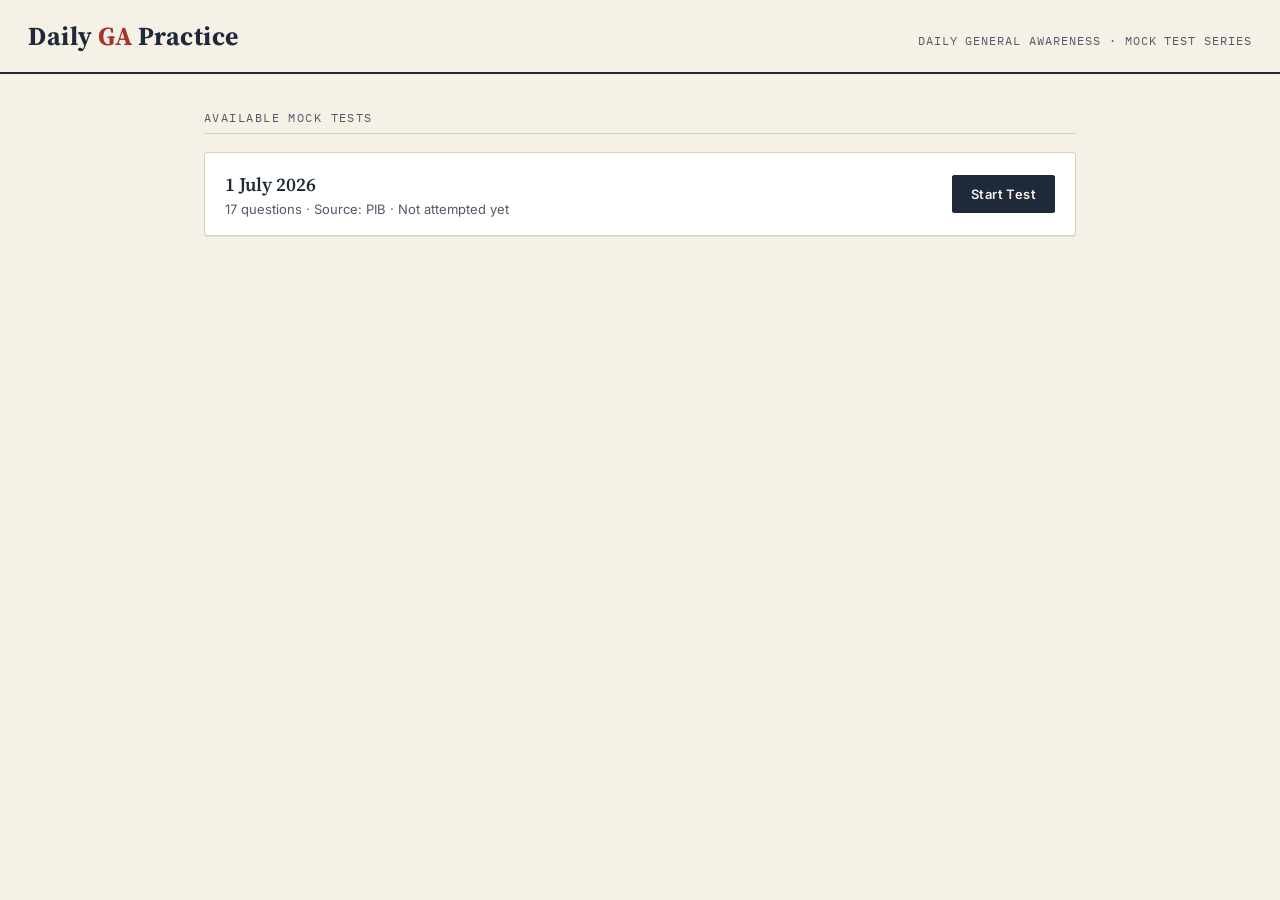
==== result.html @ 66cf8476 "Add files via upload" ====
<!DOCTYPE html>
<html lang="en">
<head>
<meta charset="UTF-8">
<meta name="viewport" content="width=device-width, initial-scale=1.0">
<title>Result — Daily GA Practice</title>
<link rel="preconnect" href="https://fonts.googleapis.com">
<link href="https://fonts.googleapis.com/css2?family=Source+Serif+4:wght@500;600;700&family=Inter:wght@400;500;600&family=IBM+Plex+Mono:wght@400;600;700&display=swap" rel="stylesheet">
<link rel="stylesheet" href="style.css">
</head>
<body>
<div id="app"></div>
<script src="data.js"></script>
<script src="common.js"></script>
<script src="result.js"></script>
</body>
</html>
---- style.css ----
:root {
  --paper: #F5F1E7;
  --paper-dim: #ECE6D6;
  --ink: #1E2A3A;
  --ink-soft: #52596A;
  --line: #D8D0B8;
  --red: #A5342A;
  --red-soft: #F1DCD8;
  --green: #3F6B4A;
  --green-soft: #DCE7DD;
  --mustard: #B4831F;
  --mustard-soft: #F1E4C7;
  --bubble: #FFFFFF;
  --shadow: rgba(30, 42, 58, 0.10);
}

* { box-sizing: border-box; }

html, body {
  margin: 0;
  padding: 0;
  background: var(--paper);
  color: var(--ink);
  font-family: 'Inter', -apple-system, BlinkMacSystemFont, sans-serif;
  -webkit-font-smoothing: antialiased;
}

body {
  min-height: 100vh;
  background-image:
    linear-gradient(var(--paper) 0%, var(--paper) 100%);
}

.serif { font-family: 'Source Serif 4', Georgia, serif; }
.mono { font-family: 'IBM Plex Mono', 'Courier New', monospace; }

a { color: inherit; text-decoration: none; }
button { font-family: inherit; cursor: pointer; }

/* ---------- Masthead ---------- */

.masthead {
  border-bottom: 2px solid var(--ink);
  padding: 18px 28px;
  display: flex;
  align-items: baseline;
  justify-content: space-between;
  flex-wrap: wrap;
  gap: 8px;
}

.masthead .brand {
  font-family: 'Source Serif 4', Georgia, serif;
  font-size: 26px;
  font-weight: 700;
  letter-spacing: 0.5px;
}

.masthead .brand span {
  color: var(--red);
}

.masthead .tagline {
  font-size: 12px;
  color: var(--ink-soft);
  letter-spacing: 0.08em;
  text-transform: uppercase;
  font-family: 'IBM Plex Mono', monospace;
}

/* ---------- Home / test list ---------- */

.wrap {
  max-width: 920px;
  margin: 0 auto;
  padding: 36px 24px 80px;
}

.section-label {
  font-family: 'IBM Plex Mono', monospace;
  font-size: 12px;
  letter-spacing: 0.12em;
  text-transform: uppercase;
  color: var(--ink-soft);
  border-bottom: 1px solid var(--line);
  padding-bottom: 8px;
  margin-bottom: 18px;
}

.test-card {
  background: var(--bubble);
  border: 1px solid var(--line);
  border-radius: 3px;
  padding: 18px 20px;
  margin-bottom: 14px;
  display: flex;
  align-items: center;
  justify-content: space-between;
  gap: 16px;
  flex-wrap: wrap;
  box-shadow: 0 1px 0 var(--shadow);
}

.test-card .info .date {
  font-family: 'Source Serif 4', Georgia, serif;
  font-size: 19px;
  font-weight: 600;
}

.test-card .info .meta {
  font-size: 13px;
  color: var(--ink-soft);
  margin-top: 4px;
}

.test-card .info .meta .best {
  color: var(--green);
  font-weight: 600;
}

.card-actions {
  display: flex;
  gap: 8px;
  flex-wrap: wrap;
}

.btn {
  display: inline-block;
  border: 1.5px solid var(--ink);
  background: var(--ink);
  color: var(--paper);
  padding: 10px 18px;
  border-radius: 2px;
  font-size: 13px;
  font-weight: 600;
  letter-spacing: 0.03em;
  transition: transform 0.08s ease, opacity 0.15s ease;
}
.btn:hover { opacity: 0.85; }
.btn:active { transform: translateY(1px); }

.btn-outline {
  background: transparent;
  color: var(--ink);
}

.empty-state {
  border: 1px dashed var(--line);
  padding: 30px;
  text-align: center;
  color: var(--ink-soft);
  font-size: 14px;
  border-radius: 3px;
}

/* ---------- Exam header (in-test) ---------- */

.exam-bar {
  background: var(--ink);
  color: var(--paper);
  padding: 12px 24px;
  display: flex;
  align-items: center;
  justify-content: space-between;
  flex-wrap: wrap;
  gap: 10px;
  font-family: 'IBM Plex Mono', monospace;
  font-size: 13px;
}

.exam-bar .label { opacity: 0.6; font-size: 11px; letter-spacing: 0.08em; text-transform: uppercase; }

.timer {
  font-size: 18px;
  font-weight: 700;
  letter-spacing: 0.04em;
}
.timer.low { color: #E8A2A2; }

/* ---------- Exam layout ---------- */

.exam-layout {
  display: grid;
  grid-template-columns: 1fr 300px;
  gap: 20px;
  max-width: 1100px;
  margin: 20px auto;
  padding: 0 20px 100px;
}

@media (max-width: 760px) {
  .exam-layout { grid-template-columns: 1fr; }
}

.q-panel {
  background: var(--bubble);
  border: 1px solid var(--line);
  border-radius: 3px;
  padding: 26px 28px;
}

.q-number-row {
  display: flex;
  justify-content: space-between;
  align-items: center;
  margin-bottom: 14px;
}

.q-number-row .qn {
  font-family: 'IBM Plex Mono', monospace;
  font-size: 13px;
  color: var(--ink-soft);
  letter-spacing: 0.05em;
}

.q-text {
  font-size: 18px;
  line-height: 1.55;
  margin-bottom: 26px;
  font-weight: 500;
}

.options { display: flex; flex-direction: column; gap: 12px; }

.option {
  display: flex;
  align-items: center;
  gap: 14px;
  padding: 12px 16px;
  border: 1.5px solid var(--line);
  border-radius: 3px;
  transition: border-color 0.12s ease, background 0.12s ease;
}
.option:hover { border-color: var(--ink-soft); }

.option.selected {
  border-color: var(--ink);
  background: var(--paper-dim);
}

.option .bubble {
  width: 30px;
  height: 30px;
  min-width: 30px;
  border-radius: 50%;
  border: 1.5px solid var(--ink);
  display: flex;
  align-items: center;
  justify-content: center;
  font-family: 'IBM Plex Mono', monospace;
  font-weight: 700;
  font-size: 13px;
}

.option.selected .bubble {
  background: var(--ink);
  color: var(--paper);
}

.option .otext { font-size: 15px; line-height: 1.4; }

/* review-mode coloring */
.option.correct-answer { border-color: var(--green); background: var(--green-soft); }
.option.wrong-answer { border-color: var(--red); background: var(--red-soft); }
.option.correct-answer .bubble { background: var(--green); color: #fff; border-color: var(--green); }
.option.wrong-answer .bubble { background: var(--red); color: #fff; border-color: var(--red); }

.explanation {
  margin-top: 18px;
  padding: 12px 14px;
  background: var(--paper-dim);
  border-left: 3px solid var(--mustard);
  font-size: 13.5px;
  color: var(--ink-soft);
  line-height: 1.5;
}

.status-pill {
  font-family: 'IBM Plex Mono', monospace;
  font-size: 11px;
  font-weight: 700;
  letter-spacing: 0.06em;
  text-transform: uppercase;
  padding: 4px 10px;
  border-radius: 20px;
}
.status-pill.status-correct { background: var(--green-soft); color: var(--green); }
.status-pill.status-wrong { background: var(--red-soft); color: var(--red); }
.status-pill.status-skipped { background: var(--mustard-soft); color: var(--mustard); }

.overview-grid .palette-cell {
  text-decoration: none;
  cursor: pointer;
}
.overview-grid .palette-cell.status-correct { background: var(--green); color: #fff; border-color: var(--green); }
.overview-grid .palette-cell.status-wrong { background: var(--red); color: #fff; border-color: var(--red); }
.overview-grid .palette-cell.status-skipped { background: var(--mustard); color: #fff; border-color: var(--mustard); }

.q-footer {
  display: flex;
  gap: 10px;
  margin-top: 26px;
  flex-wrap: wrap;
}

.q-footer button {
  border: 1.5px solid var(--ink);
  background: transparent;
  padding: 9px 16px;
  border-radius: 2px;
  font-size: 12.5px;
  font-weight: 600;
  letter-spacing: 0.02em;
}
.q-footer button.primary { background: var(--ink); color: var(--paper); }
.q-footer button.review { border-color: var(--mustard); color: var(--mustard); }
.q-footer button.clear { border-color: var(--ink-soft); color: var(--ink-soft); }

/* ---------- Palette ---------- */

.palette-panel {
  background: var(--bubble);
  border: 1px solid var(--line);
  border-radius: 3px;
  padding: 18px;
  align-self: start;
}

.palette-title {
  font-family: 'IBM Plex Mono', monospace;
  font-size: 11px;
  letter-spacing: 0.1em;
  text-transform: uppercase;
  color: var(--ink-soft);
  margin-bottom: 12px;
}

.palette-grid {
  display: grid;
  grid-template-columns: repeat(auto-fill, minmax(36px, 1fr));
  gap: 8px;
  margin-bottom: 18px;
}

.palette-cell {
  aspect-ratio: 1;
  display: flex;
  align-items: center;
  justify-content: center;
  border: 1.5px solid var(--line);
  border-radius: 2px;
  font-family: 'IBM Plex Mono', monospace;
  font-size: 12px;
  font-weight: 600;
  color: var(--ink-soft);
  background: var(--paper);
}

.palette-cell.current { border-color: var(--ink); border-width: 2px; }
.palette-cell.answered { background: var(--green); color: #fff; border-color: var(--green); }
.palette-cell.review { background: var(--mustard); color: #fff; border-color: var(--mustard); }
.palette-cell.not-answered { background: var(--red-soft); border-color: var(--red); color: var(--red); }

.legend { display: flex; flex-direction: column; gap: 7px; font-size: 11.5px; color: var(--ink-soft); margin-bottom: 20px; }
.legend .row { display: flex; align-items: center; gap: 8px; }
.legend .swatch { width: 13px; height: 13px; border-radius: 2px; border: 1px solid var(--line); }

.submit-btn {
  width: 100%;
  background: var(--red);
  color: #fff;
  border: none;
  padding: 13px;
  border-radius: 2px;
  font-weight: 700;
  font-size: 13.5px;
  letter-spacing: 0.03em;
}

.exit-btn {
  width: 100%;
  background: transparent;
  color: var(--ink-soft);
  border: 1.5px solid var(--line);
  padding: 11px;
  border-radius: 2px;
  font-weight: 600;
  font-size: 12.5px;
  letter-spacing: 0.02em;
  margin-top: 10px;
  transition: border-color 0.12s ease, color 0.12s ease;
}
.exit-btn:hover { border-color: var(--red); color: var(--red); }

/* ---------- Result screen ---------- */

.scorecard {
  background: var(--bubble);
  border: 1px solid var(--line);
  border-radius: 3px;
  padding: 30px 32px;
  margin-bottom: 26px;
}

.scorecard .headline {
  font-family: 'Source Serif 4', Georgia, serif;
  font-size: 24px;
  margin-bottom: 4px;
}

.scorecard .sub { font-size: 13px; color: var(--ink-soft); margin-bottom: 24px; }

.stat-grid {
  display: grid;
  grid-template-columns: repeat(auto-fit, minmax(120px, 1fr));
  gap: 16px;
}

.stat {
  border: 1px solid var(--line);
  border-radius: 3px;
  padding: 14px;
  text-align: center;
}

.stat .num {
  font-family: 'IBM Plex Mono', monospace;
  font-size: 26px;
  font-weight: 700;
}

.stat .lbl {
  font-size: 11px;
  color: var(--ink-soft);
  text-transform: uppercase;
  letter-spacing: 0.06em;
  margin-top: 4px;
}

.stat.score .num { color: var(--ink); }
.stat.correct .num { color: var(--green); }
.stat.wrong .num { color: var(--red); }
.stat.skipped .num { color: var(--mustard); }

.review-list { display: flex; flex-direction: column; gap: 16px; }

.review-item {
  background: var(--bubble);
  border: 1px solid var(--line);
  border-radius: 3px;
  padding: 20px 22px;
}

.top-actions { display: flex; gap: 10px; margin-top: 22px; flex-wrap: wrap; }

/* ---------- Responsive: tablets ---------- */

@media (max-width: 640px) {
  .wrap { padding: 24px 16px 60px; }
  .masthead { padding: 14px 16px; }
  .masthead .brand { font-size: 21px; }

  .test-card { padding: 16px; flex-direction: column; align-items: stretch; }
  .test-card .card-actions { width: 100%; }
  .test-card .card-actions .btn { flex: 1; text-align: center; }

  .exam-bar { padding: 10px 16px; font-size: 12px; }
  .timer { font-size: 16px; }

  .exam-layout { padding: 0 12px 90px; margin-top: 14px; gap: 14px; }
  .q-panel { padding: 18px; }
  .q-text { font-size: 16px; margin-bottom: 20px; }

  .option { padding: 10px 12px; gap: 10px; }
  .option .bubble { width: 26px; height: 26px; min-width: 26px; font-size: 12px; }
  .option .otext { font-size: 14px; }

  .q-footer { gap: 8px; }
  .q-footer button { flex: 1 1 calc(50% - 8px); padding: 10px 8px; font-size: 12px; }

  .palette-panel { padding: 14px; }
  .palette-grid { grid-template-columns: repeat(auto-fill, minmax(34px, 1fr)); }

  .scorecard { padding: 22px 18px; }
  .scorecard .headline { font-size: 20px; }
  .stat-grid { gap: 10px; }
  .stat { padding: 10px; }
  .stat .num { font-size: 21px; }

  .review-item { padding: 16px; }
  .top-actions { flex-direction: column; }
  .top-actions .btn, .top-actions a.btn { width: 100%; text-align: center; }
}

/* ---------- Responsive: small phones ---------- */

@media (max-width: 400px) {
  .masthead .brand { font-size: 19px; }
  .masthead .tagline { font-size: 10.5px; }
  .q-text { font-size: 15px; }
  .exam-bar { font-size: 11px; }
  .qn { font-size: 11px; }
}
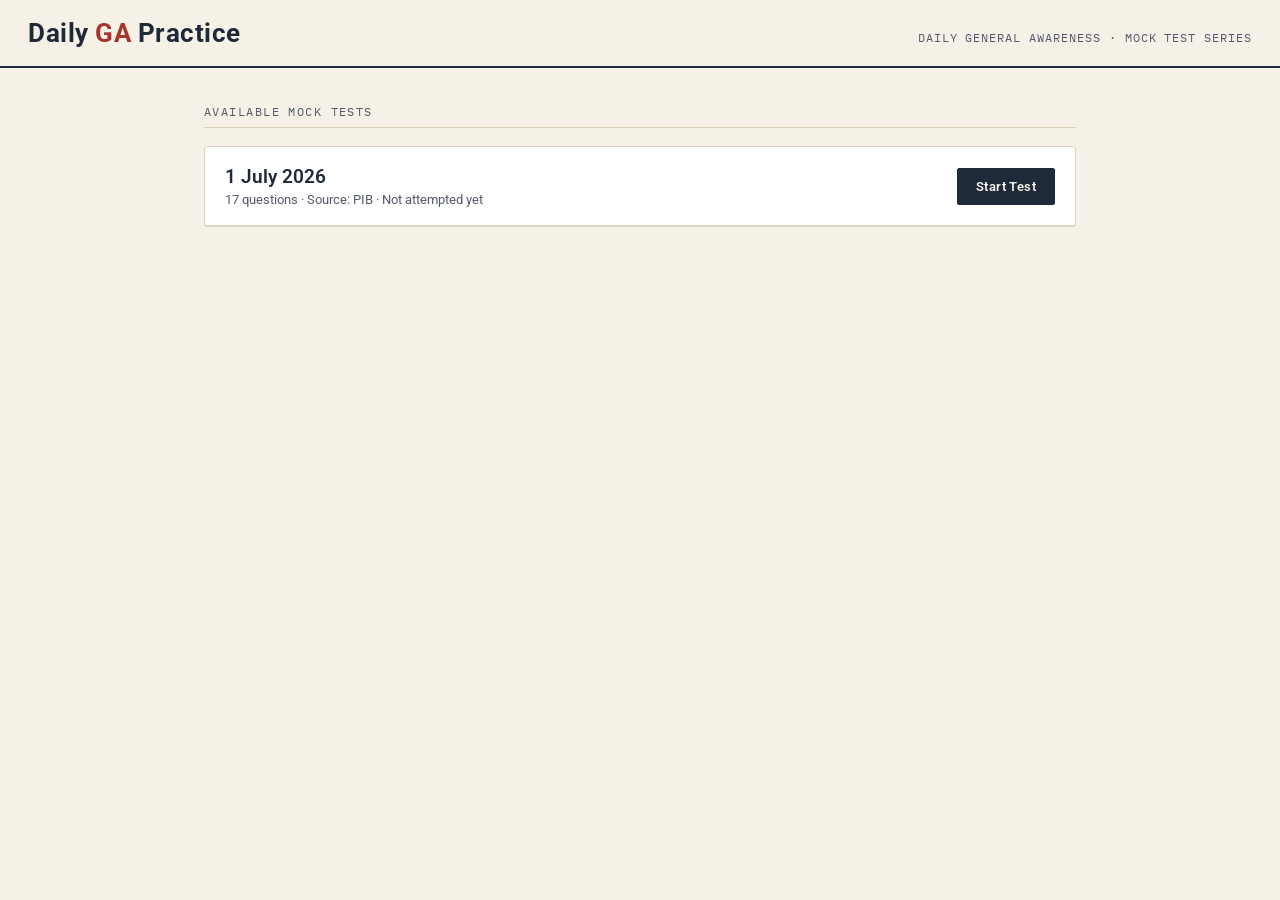
==== commit 206d9ec8: "Add files via upload" ====
--- a/result.html
+++ b/result.html
@@ -5,7 +5,7 @@
 <meta name="viewport" content="width=device-width, initial-scale=1.0">
 <title>Result — Daily GA Practice</title>
 <link rel="preconnect" href="https://fonts.googleapis.com">
-<link href="https://fonts.googleapis.com/css2?family=Source+Serif+4:wght@500;600;700&family=Inter:wght@400;500;600&family=IBM+Plex+Mono:wght@400;600;700&display=swap" rel="stylesheet">
+<link href="https://fonts.googleapis.com/css2?family=Roboto:wght@400;500;700;900&family=IBM+Plex+Mono:wght@400;600;700&display=swap" rel="stylesheet">
 <link rel="stylesheet" href="style.css">
 </head>
 <body>
--- a/style.css
+++ b/style.css
@@ -12,16 +12,19 @@
   --mustard-soft: #F1E4C7;
   --bubble: #FFFFFF;
   --shadow: rgba(30, 42, 58, 0.10);
+  --font-scale: 1;
 }
 
 * { box-sizing: border-box; }
+
+html { font-size: 17px; }
 
 html, body {
   margin: 0;
   padding: 0;
   background: var(--paper);
   color: var(--ink);
-  font-family: 'Inter', -apple-system, BlinkMacSystemFont, sans-serif;
+  font-family: 'Roboto', -apple-system, BlinkMacSystemFont, sans-serif;
   -webkit-font-smoothing: antialiased;
 }
 
@@ -31,7 +34,7 @@
     linear-gradient(var(--paper) 0%, var(--paper) 100%);
 }
 
-.serif { font-family: 'Source Serif 4', Georgia, serif; }
+.serif { font-family: 'Roboto', sans-serif; font-weight: 700; }
 .mono { font-family: 'IBM Plex Mono', 'Courier New', monospace; }
 
 a { color: inherit; text-decoration: none; }
@@ -50,7 +53,7 @@
 }
 
 .masthead .brand {
-  font-family: 'Source Serif 4', Georgia, serif;
+  font-family: 'Roboto', sans-serif; font-weight: 700;
   font-size: 26px;
   font-weight: 700;
   letter-spacing: 0.5px;
@@ -102,7 +105,7 @@
 }
 
 .test-card .info .date {
-  font-family: 'Source Serif 4', Georgia, serif;
+  font-family: 'Roboto', sans-serif; font-weight: 700;
   font-size: 19px;
   font-weight: 600;
 }
@@ -204,6 +207,8 @@
   justify-content: space-between;
   align-items: center;
   margin-bottom: 14px;
+  gap: 10px;
+  flex-wrap: wrap;
 }
 
 .q-number-row .qn {
@@ -213,8 +218,41 @@
   letter-spacing: 0.05em;
 }
 
+.q-toolbar-right {
+  display: flex;
+  align-items: center;
+  gap: 12px;
+}
+
+.font-controls {
+  display: flex;
+  align-items: center;
+  gap: 4px;
+  border: 1px solid var(--line);
+  border-radius: 20px;
+  padding: 3px;
+  background: var(--paper-dim);
+}
+
+.font-controls button {
+  width: 26px;
+  height: 26px;
+  border-radius: 50%;
+  border: none;
+  background: transparent;
+  color: var(--ink);
+  font-family: 'Roboto', sans-serif;
+  font-weight: 700;
+  font-size: 12px;
+  display: flex;
+  align-items: center;
+  justify-content: center;
+}
+.font-controls button:hover { background: var(--bubble); }
+.font-controls button:first-child { font-size: 11px; }
+
 .q-text {
-  font-size: 18px;
+  font-size: calc(19px * var(--font-scale));
   line-height: 1.55;
   margin-bottom: 26px;
   font-weight: 500;
@@ -257,7 +295,7 @@
   color: var(--paper);
 }
 
-.option .otext { font-size: 15px; line-height: 1.4; }
+.option .otext { font-size: calc(15.5px * var(--font-scale)); line-height: 1.4; }
 
 /* review-mode coloring */
 .option.correct-answer { border-color: var(--green); background: var(--green-soft); }
@@ -335,6 +373,66 @@
   margin-bottom: 12px;
 }
 
+.palette-header {
+  display: flex;
+  align-items: center;
+  justify-content: space-between;
+}
+
+.palette-close {
+  display: none;
+  width: 30px;
+  height: 30px;
+  border-radius: 50%;
+  border: 1px solid var(--line);
+  background: var(--paper-dim);
+  color: var(--ink);
+  font-size: 14px;
+  align-items: center;
+  justify-content: center;
+  margin-bottom: 12px;
+}
+
+.palette-fab {
+  display: none;
+  position: fixed;
+  bottom: 22px;
+  right: 20px;
+  width: 56px;
+  height: 56px;
+  border-radius: 50%;
+  background: var(--ink);
+  color: var(--paper);
+  border: none;
+  font-size: 22px;
+  align-items: center;
+  justify-content: center;
+  box-shadow: 0 4px 16px rgba(0,0,0,0.3);
+  z-index: 45;
+}
+
+.palette-fab .fab-badge {
+  position: absolute;
+  top: -4px;
+  right: -4px;
+  background: var(--red);
+  color: #fff;
+  font-family: 'IBM Plex Mono', monospace;
+  font-size: 10px;
+  font-weight: 700;
+  border-radius: 10px;
+  padding: 2px 6px;
+  min-width: 18px;
+}
+
+.palette-backdrop {
+  display: none;
+  position: fixed;
+  inset: 0;
+  background: rgba(20, 26, 36, 0.45);
+  z-index: 40;
+}
+
 .palette-grid {
   display: grid;
   grid-template-columns: repeat(auto-fill, minmax(36px, 1fr));
@@ -403,7 +501,7 @@
 }
 
 .scorecard .headline {
-  font-family: 'Source Serif 4', Georgia, serif;
+  font-family: 'Roboto', sans-serif; font-weight: 700;
   font-size: 24px;
   margin-bottom: 4px;
 }
@@ -469,16 +567,37 @@
 
   .exam-layout { padding: 0 12px 90px; margin-top: 14px; gap: 14px; }
   .q-panel { padding: 18px; }
-  .q-text { font-size: 16px; margin-bottom: 20px; }
+  .q-text { font-size: calc(16px * var(--font-scale)); margin-bottom: 20px; }
 
   .option { padding: 10px 12px; gap: 10px; }
   .option .bubble { width: 26px; height: 26px; min-width: 26px; font-size: 12px; }
-  .option .otext { font-size: 14px; }
+  .option .otext { font-size: calc(14px * var(--font-scale)); }
 
   .q-footer { gap: 8px; }
   .q-footer button { flex: 1 1 calc(50% - 8px); padding: 10px 8px; font-size: 12px; }
 
-  .palette-panel { padding: 14px; }
+  /* Palette becomes a bottom sheet, opened via the floating hamburger button */
+  .palette-fab { display: flex; }
+  .palette-close { display: flex; }
+
+  .palette-panel {
+    position: fixed;
+    left: 0;
+    right: 0;
+    bottom: 0;
+    max-height: 78vh;
+    overflow-y: auto;
+    border-radius: 16px 16px 0 0;
+    box-shadow: 0 -6px 24px rgba(0,0,0,0.25);
+    transform: translateY(110%);
+    transition: transform 0.28s ease;
+    z-index: 50;
+    margin: 0;
+  }
+
+  body.palette-open .palette-panel { transform: translateY(0); }
+  body.palette-open .palette-backdrop { display: block; }
+
   .palette-grid { grid-template-columns: repeat(auto-fill, minmax(34px, 1fr)); }
 
   .scorecard { padding: 22px 18px; }
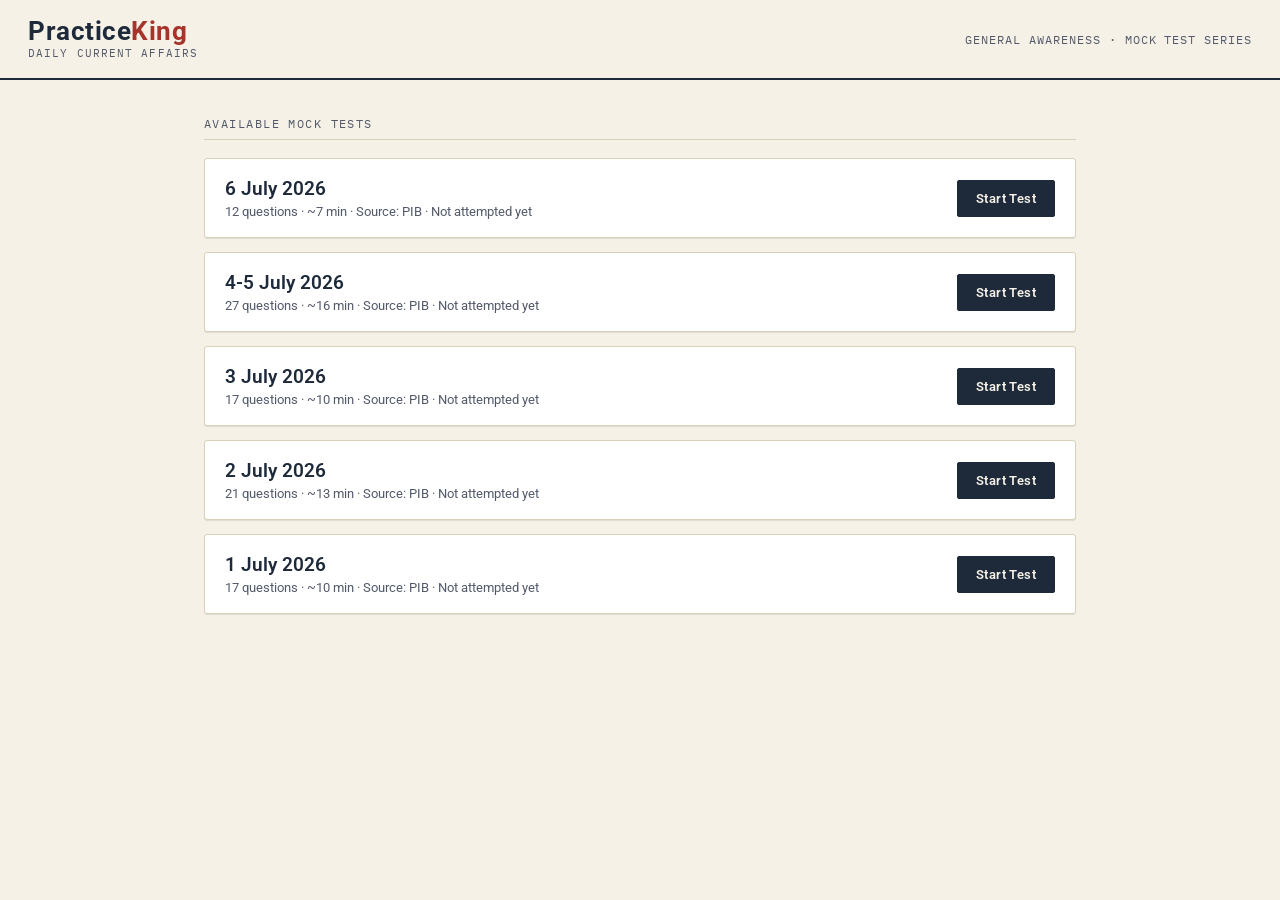
==== commit f0a84d3f: "Add files via upload" ====
--- a/result.html
+++ b/result.html
@@ -1,17 +1,17 @@
-<!DOCTYPE html>
-<html lang="en">
-<head>
-<meta charset="UTF-8">
-<meta name="viewport" content="width=device-width, initial-scale=1.0">
-<title>Result — Daily GA Practice</title>
-<link rel="preconnect" href="https://fonts.googleapis.com">
-<link href="https://fonts.googleapis.com/css2?family=Roboto:wght@400;500;700;900&family=IBM+Plex+Mono:wght@400;600;700&display=swap" rel="stylesheet">
-<link rel="stylesheet" href="style.css">
-</head>
-<body>
-<div id="app"></div>
-<script src="data.js"></script>
-<script src="common.js"></script>
-<script src="result.js"></script>
-</body>
-</html>
+<!DOCTYPE html>
+<html lang="en">
+<head>
+<meta charset="UTF-8">
+<meta name="viewport" content="width=device-width, initial-scale=1.0">
+<title>Result — Daily GA Practice</title>
+<link rel="preconnect" href="https://fonts.googleapis.com">
+<link href="https://fonts.googleapis.com/css2?family=Roboto:wght@400;500;700;900&family=IBM+Plex+Mono:wght@400;600;700&display=swap" rel="stylesheet">
+<link rel="stylesheet" href="style.css">
+</head>
+<body>
+<div id="app"></div>
+<script src="data.js"></script>
+<script src="common.js"></script>
+<script src="result.js"></script>
+</body>
+</html>
--- a/style.css
+++ b/style.css
@@ -46,21 +46,40 @@
   border-bottom: 2px solid var(--ink);
   padding: 18px 28px;
   display: flex;
-  align-items: baseline;
+  align-items: center;
   justify-content: space-between;
   flex-wrap: wrap;
   gap: 8px;
 }
+
+.brand-link {
+  display: flex;
+  flex-direction: column;
+  gap: 2px;
+  text-decoration: none;
+  color: inherit;
+  cursor: pointer;
+}
+.brand-link:hover .brand { opacity: 0.85; }
 
 .masthead .brand {
   font-family: 'Roboto', sans-serif; font-weight: 700;
   font-size: 26px;
   font-weight: 700;
   letter-spacing: 0.5px;
+  line-height: 1;
 }
 
 .masthead .brand span {
   color: var(--red);
+}
+
+.brand-slogan {
+  font-size: 11px;
+  color: var(--ink-soft);
+  letter-spacing: 0.1em;
+  text-transform: uppercase;
+  font-family: 'IBM Plex Mono', monospace;
 }
 
 .masthead .tagline {
@@ -255,7 +274,7 @@
   font-size: calc(19px * var(--font-scale));
   line-height: 1.55;
   margin-bottom: 26px;
-  font-weight: 500;
+  font-weight: 400;
 }
 
 .options { display: flex; flex-direction: column; gap: 12px; }
@@ -541,6 +560,77 @@
 .stat.skipped .num { color: var(--mustard); }
 
 .review-list { display: flex; flex-direction: column; gap: 16px; }
+
+/* ---------- Notes-access gate modal ---------- */
+
+.modal-overlay {
+  position: fixed;
+  inset: 0;
+  background: rgba(20, 26, 36, 0.55);
+  display: flex;
+  align-items: center;
+  justify-content: center;
+  z-index: 100;
+  padding: 20px;
+}
+
+.modal-box {
+  background: var(--bubble);
+  border-radius: 6px;
+  padding: 28px 26px;
+  width: 100%;
+  max-width: 380px;
+  box-shadow: 0 12px 40px rgba(0,0,0,0.3);
+}
+
+.modal-title {
+  font-size: 19px;
+  margin-bottom: 6px;
+}
+
+.modal-sub {
+  font-size: 13px;
+  color: var(--ink-soft);
+  margin-bottom: 18px;
+  line-height: 1.4;
+}
+
+.modal-label {
+  display: block;
+  font-size: 11px;
+  text-transform: uppercase;
+  letter-spacing: 0.06em;
+  color: var(--ink-soft);
+  font-family: 'IBM Plex Mono', monospace;
+  margin-bottom: 5px;
+  margin-top: 14px;
+}
+
+.modal-input {
+  width: 100%;
+  padding: 10px 12px;
+  border: 1.5px solid var(--line);
+  border-radius: 3px;
+  font-family: 'Roboto', sans-serif;
+  font-size: 14px;
+  color: var(--ink);
+  background: var(--paper);
+}
+.modal-input:focus { outline: none; border-color: var(--ink); }
+
+.modal-error {
+  color: var(--red);
+  font-size: 12.5px;
+  min-height: 16px;
+  margin-top: 10px;
+}
+
+.modal-actions {
+  display: flex;
+  gap: 10px;
+  margin-top: 8px;
+}
+.modal-actions .btn { flex: 1; text-align: center; }
 
 .review-item {
   background: var(--bubble);
@@ -616,7 +706,7 @@
 @media (max-width: 400px) {
   .masthead .brand { font-size: 19px; }
   .masthead .tagline { font-size: 10.5px; }
-  .q-text { font-size: 15px; }
+  .q-text { font-size: calc(15px * var(--font-scale)); }
   .exam-bar { font-size: 11px; }
   .qn { font-size: 11px; }
 }
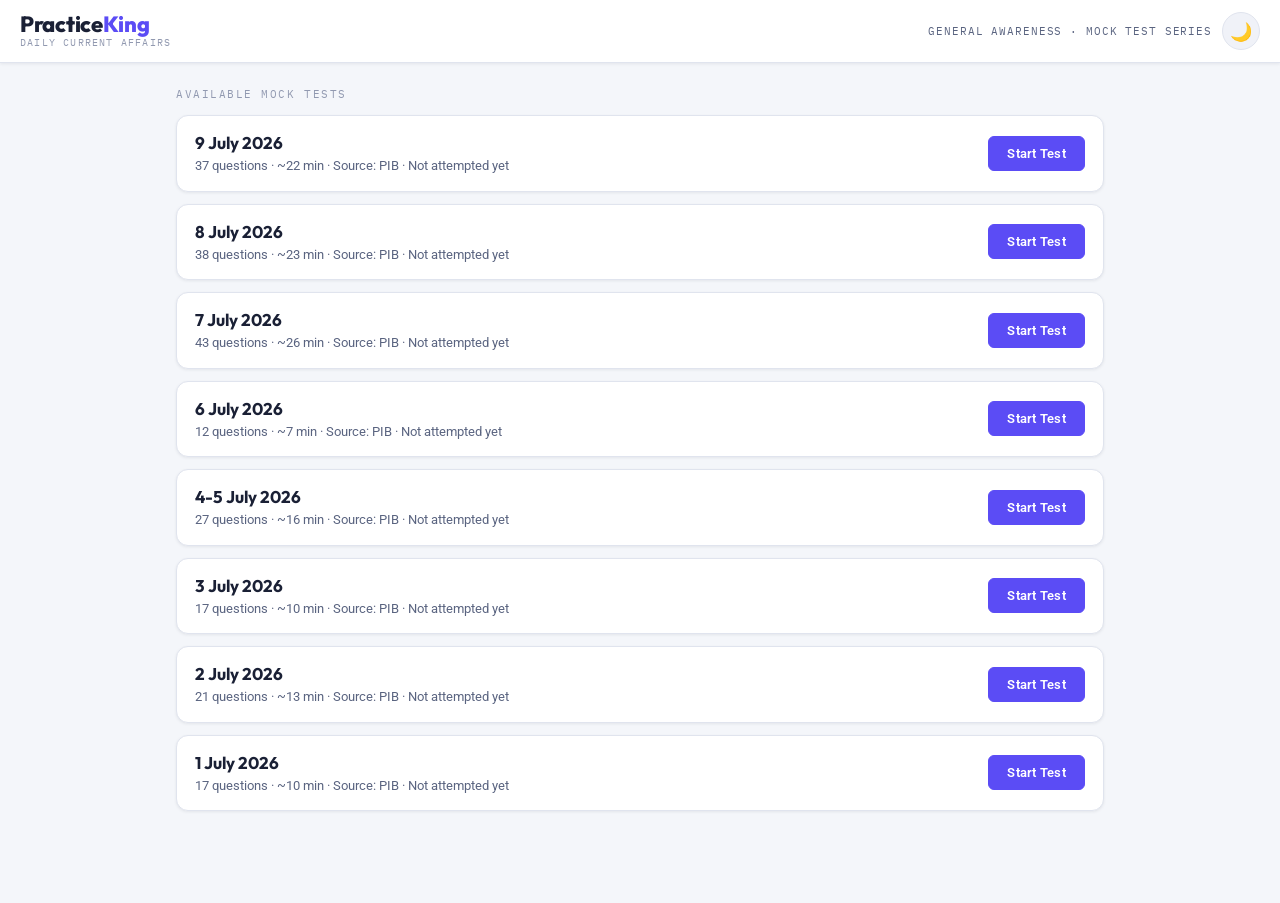
==== commit 93d9e928: "Add files via upload" ====
--- a/result.html
+++ b/result.html
@@ -1,17 +1,17 @@
-<!DOCTYPE html>
-<html lang="en">
-<head>
-<meta charset="UTF-8">
-<meta name="viewport" content="width=device-width, initial-scale=1.0">
-<title>Result — Daily GA Practice</title>
-<link rel="preconnect" href="https://fonts.googleapis.com">
-<link href="https://fonts.googleapis.com/css2?family=Roboto:wght@400;500;700;900&family=IBM+Plex+Mono:wght@400;600;700&display=swap" rel="stylesheet">
-<link rel="stylesheet" href="style.css">
-</head>
-<body>
-<div id="app"></div>
-<script src="data.js"></script>
-<script src="common.js"></script>
-<script src="result.js"></script>
-</body>
-</html>
+<!DOCTYPE html>
+<html lang="en">
+<head>
+<meta charset="UTF-8">
+<meta name="viewport" content="width=device-width, initial-scale=1.0">
+<title>Result — Daily GA Practice</title>
+<link rel="preconnect" href="https://fonts.googleapis.com">
+<link href="https://fonts.googleapis.com/css2?family=Outfit:wght@400;500;600;700;800&family=Roboto:wght@400;500;700&family=IBM+Plex+Mono:wght@400;600;700&display=swap" rel="stylesheet">
+<link rel="stylesheet" href="style.css">
+</head>
+<body>
+<div id="app"></div>
+<script src="data.js"></script>
+<script src="common.js"></script>
+<script src="result.js"></script>
+</body>
+</html>
--- a/style.css
+++ b/style.css
@@ -1,213 +1,644 @@
+/* ============================================================
+   PracticeKing — Style System
+   Light mode (default) + Dark mode via [data-theme="dark"]
+   Mobile-first, Testbook/Oliveboard-inspired result screen
+   ============================================================ */
+
+/* ---- Google Font: Outfit for headings, Roboto for body ---- */
+@import url('https://fonts.googleapis.com/css2?family=Outfit:wght@400;500;600;700;800&family=Roboto:wght@400;500;700&family=IBM+Plex+Mono:wght@400;600;700&display=swap');
+
+/* ============================================================
+   1. CSS CUSTOM PROPERTIES (TOKENS)
+   ============================================================ */
+
 :root {
-  --paper: #F5F1E7;
-  --paper-dim: #ECE6D6;
-  --ink: #1E2A3A;
-  --ink-soft: #52596A;
-  --line: #D8D0B8;
-  --red: #A5342A;
-  --red-soft: #F1DCD8;
-  --green: #3F6B4A;
-  --green-soft: #DCE7DD;
-  --mustard: #B4831F;
-  --mustard-soft: #F1E4C7;
-  --bubble: #FFFFFF;
-  --shadow: rgba(30, 42, 58, 0.10);
-  --font-scale: 1;
-}
-
-* { box-sizing: border-box; }
-
-html { font-size: 17px; }
-
-html, body {
-  margin: 0;
-  padding: 0;
-  background: var(--paper);
+  /* Light theme */
+  --bg:           #F4F6FA;
+  --surface:      #FFFFFF;
+  --surface-alt:  #F0F2F8;
+  --border:       #E0E4EE;
+  --ink:          #1A2035;
+  --ink-soft:     #5A6480;
+  --ink-muted:    #9199B0;
+
+  --brand:        #5B4CF5;
+  --brand-soft:   #EDE9FF;
+  --brand-dark:   #4336D8;
+
+  --green:        #16A34A;
+  --green-soft:   #DCFCE7;
+  --green-mid:    #22C55E;
+
+  --red:          #DC2626;
+  --red-soft:     #FEE2E2;
+  --red-mid:      #EF4444;
+
+  --amber:        #D97706;
+  --amber-soft:   #FEF3C7;
+  --amber-mid:    #F59E0B;
+
+  --blue:         #2563EB;
+  --blue-soft:    #DBEAFE;
+
+  --shadow-sm:    0 1px 3px rgba(26,32,53,0.08);
+  --shadow-md:    0 4px 16px rgba(26,32,53,0.10);
+  --shadow-lg:    0 8px 32px rgba(26,32,53,0.12);
+
+  --radius-sm:    6px;
+  --radius-md:    12px;
+  --radius-lg:    18px;
+  --radius-xl:    24px;
+
+  --font-scale:   1;
+  --transition:   0.2s ease;
+}
+
+[data-theme="dark"] {
+  --bg:           #13151F;
+  --surface:      #1C1F2E;
+  --surface-alt:  #252839;
+  --border:       #2E3248;
+  --ink:          #E8EAF2;
+  --ink-soft:     #9AA3C0;
+  --ink-muted:    #5D6585;
+
+  --brand:        #7B6FF8;
+  --brand-soft:   #2A2655;
+  --brand-dark:   #9389FA;
+
+  --green:        #22C55E;
+  --green-soft:   #0D2E1A;
+  --green-mid:    #16A34A;
+
+  --red:          #F87171;
+  --red-soft:     #2D1212;
+  --red-mid:      #EF4444;
+
+  --amber:        #FBBF24;
+  --amber-soft:   #2D200A;
+  --amber-mid:    #F59E0B;
+
+  --blue:         #60A5FA;
+  --blue-soft:    #0D1E3A;
+
+  --shadow-sm:    0 1px 3px rgba(0,0,0,0.3);
+  --shadow-md:    0 4px 16px rgba(0,0,0,0.4);
+  --shadow-lg:    0 8px 32px rgba(0,0,0,0.5);
+}
+
+/* ============================================================
+   2. RESET & BASE
+   ============================================================ */
+
+*, *::before, *::after { box-sizing: border-box; margin: 0; padding: 0; }
+
+html {
+  font-size: 16px;
+  scroll-behavior: smooth;
+}
+
+body {
+  background: var(--bg);
   color: var(--ink);
   font-family: 'Roboto', -apple-system, BlinkMacSystemFont, sans-serif;
   -webkit-font-smoothing: antialiased;
-}
-
-body {
   min-height: 100vh;
-  background-image:
-    linear-gradient(var(--paper) 0%, var(--paper) 100%);
-}
-
-.serif { font-family: 'Roboto', sans-serif; font-weight: 700; }
-.mono { font-family: 'IBM Plex Mono', 'Courier New', monospace; }
+  transition: background var(--transition), color var(--transition);
+}
 
 a { color: inherit; text-decoration: none; }
-button { font-family: inherit; cursor: pointer; }
-
-/* ---------- Masthead ---------- */
+button { font-family: inherit; cursor: pointer; border: none; background: none; }
+img { max-width: 100%; }
+
+/* ============================================================
+   3. MASTHEAD / HEADER
+   ============================================================ */
 
 .masthead {
-  border-bottom: 2px solid var(--ink);
-  padding: 18px 28px;
+  background: var(--surface);
+  border-bottom: 1px solid var(--border);
+  padding: 12px 20px;
+  display: flex;
+  align-items: center;
+  justify-content: space-between;
+  gap: 12px;
+  position: sticky;
+  top: 0;
+  z-index: 100;
+  box-shadow: var(--shadow-sm);
+  transition: background var(--transition), border-color var(--transition);
+}
+
+.brand-link {
+  display: flex;
+  flex-direction: column;
+  gap: 1px;
+  text-decoration: none;
+  color: inherit;
+}
+
+.masthead .brand {
+  font-family: 'Outfit', sans-serif;
+  font-size: 22px;
+  font-weight: 800;
+  letter-spacing: -0.3px;
+  line-height: 1;
+  color: var(--ink);
+}
+
+.masthead .brand span {
+  color: var(--brand);
+}
+
+.brand-slogan {
+  font-size: 10px;
+  color: var(--ink-muted);
+  letter-spacing: 0.12em;
+  text-transform: uppercase;
+  font-family: 'IBM Plex Mono', monospace;
+}
+
+.masthead-right {
+  display: flex;
+  align-items: center;
+  gap: 10px;
+}
+
+.masthead .tagline {
+  font-size: 11px;
+  color: var(--ink-soft);
+  letter-spacing: 0.08em;
+  text-transform: uppercase;
+  font-family: 'IBM Plex Mono', monospace;
+}
+
+/* ---- Theme Toggle Button ---- */
+
+.theme-toggle {
+  width: 38px;
+  height: 38px;
+  border-radius: 50%;
+  border: 1.5px solid var(--border);
+  background: var(--surface-alt);
+  color: var(--ink);
+  display: flex;
+  align-items: center;
+  justify-content: center;
+  font-size: 18px;
+  cursor: pointer;
+  transition: background var(--transition), border-color var(--transition), transform 0.15s ease;
+  flex-shrink: 0;
+}
+.theme-toggle:hover {
+  background: var(--brand-soft);
+  border-color: var(--brand);
+  transform: rotate(15deg) scale(1.05);
+}
+.theme-toggle:active { transform: scale(0.95); }
+
+/* ============================================================
+   4. LAYOUT WRAPPERS
+   ============================================================ */
+
+.wrap {
+  max-width: 960px;
+  margin: 0 auto;
+  padding: 24px 16px 80px;
+}
+
+/* ============================================================
+   5. HOME PAGE — TEST CARDS
+   ============================================================ */
+
+.section-label {
+  font-family: 'IBM Plex Mono', monospace;
+  font-size: 11px;
+  letter-spacing: 0.14em;
+  text-transform: uppercase;
+  color: var(--ink-muted);
+  margin-bottom: 14px;
+}
+
+.test-card {
+  background: var(--surface);
+  border: 1px solid var(--border);
+  border-radius: var(--radius-md);
+  padding: 16px 18px;
+  margin-bottom: 12px;
+  display: flex;
+  align-items: center;
+  justify-content: space-between;
+  gap: 14px;
+  flex-wrap: wrap;
+  box-shadow: var(--shadow-sm);
+  transition: box-shadow var(--transition), transform var(--transition), border-color var(--transition);
+}
+.test-card:hover {
+  box-shadow: var(--shadow-md);
+  border-color: var(--brand);
+  transform: translateY(-1px);
+}
+
+.test-card .info .date {
+  font-family: 'Outfit', sans-serif;
+  font-size: 17px;
+  font-weight: 700;
+  color: var(--ink);
+}
+
+.test-card .info .meta {
+  font-size: 12.5px;
+  color: var(--ink-soft);
+  margin-top: 4px;
+  line-height: 1.4;
+}
+
+.test-card .info .meta .best {
+  color: var(--green);
+  font-weight: 600;
+}
+
+.card-actions {
+  display: flex;
+  gap: 8px;
+  flex-wrap: wrap;
+}
+
+/* ============================================================
+   6. BUTTONS
+   ============================================================ */
+
+.btn {
+  display: inline-flex;
+  align-items: center;
+  justify-content: center;
+  gap: 6px;
+  border: 1.5px solid var(--brand);
+  background: var(--brand);
+  color: #fff;
+  padding: 9px 18px;
+  border-radius: var(--radius-sm);
+  font-size: 13px;
+  font-weight: 600;
+  letter-spacing: 0.02em;
+  cursor: pointer;
+  transition: background var(--transition), opacity var(--transition), transform 0.1s ease;
+  font-family: 'Roboto', sans-serif;
+}
+.btn:hover { background: var(--brand-dark); border-color: var(--brand-dark); }
+.btn:active { transform: scale(0.97); }
+
+.btn-outline {
+  background: transparent;
+  color: var(--brand);
+}
+.btn-outline:hover { background: var(--brand-soft); }
+
+.btn-ghost {
+  background: var(--surface-alt);
+  border-color: var(--border);
+  color: var(--ink-soft);
+}
+.btn-ghost:hover { border-color: var(--ink-soft); color: var(--ink); }
+
+.btn-danger {
+  background: var(--red);
+  border-color: var(--red);
+  color: #fff;
+}
+.btn-danger:hover { opacity: 0.88; }
+
+.btn-notes {
+  background: transparent;
+  border-color: var(--blue);
+  color: var(--blue);
+}
+.btn-notes:hover { background: var(--blue-soft); }
+
+.empty-state {
+  border: 1.5px dashed var(--border);
+  padding: 32px;
+  text-align: center;
+  color: var(--ink-soft);
+  font-size: 14px;
+  border-radius: var(--radius-md);
+}
+
+/* ============================================================
+   6b. INSTRUCTIONS / TEST DETAILS SCREEN
+   ============================================================ */
+
+.instr-wrap {
+  max-width: 680px;
+}
+
+/* --- Test header card --- */
+.instr-header {
+  background: linear-gradient(135deg, var(--brand) 0%, #8B5CF6 100%);
+  border-radius: var(--radius-xl);
+  padding: 28px 24px 24px;
+  margin-bottom: 16px;
+  color: #fff;
+  position: relative;
+  overflow: hidden;
+  box-shadow: 0 6px 24px rgba(91,76,245,0.3);
+  animation: fadeUp 0.35s ease both;
+}
+.instr-header::after {
+  content: '';
+  position: absolute;
+  bottom: -50px; right: -30px;
+  width: 180px; height: 180px;
+  background: rgba(255,255,255,0.07);
+  border-radius: 50%;
+}
+
+.instr-source-tag {
+  font-family: 'IBM Plex Mono', monospace;
+  font-size: 10px;
+  letter-spacing: 0.14em;
+  text-transform: uppercase;
+  opacity: 0.75;
+  margin-bottom: 8px;
+}
+
+.instr-title {
+  font-family: 'Outfit', sans-serif;
+  font-size: 26px;
+  font-weight: 800;
+  line-height: 1.15;
+  margin: 0 0 12px;
+  position: relative;
+  z-index: 1;
+}
+
+.instr-best-badge {
+  display: inline-block;
+  background: rgba(255,255,255,0.18);
+  border: 1px solid rgba(255,255,255,0.25);
+  border-radius: 20px;
+  padding: 5px 14px;
+  font-size: 12px;
+  backdrop-filter: blur(4px);
+  position: relative;
+  z-index: 1;
+}
+
+/* --- Stats grid (4 cards) --- */
+.instr-stats {
+  display: grid;
+  grid-template-columns: repeat(4, 1fr);
+  gap: 10px;
+  margin-bottom: 14px;
+  animation: fadeUp 0.35s 0.06s ease both;
+}
+
+.instr-stat-card {
+  background: var(--surface);
+  border: 1px solid var(--border);
+  border-radius: var(--radius-md);
+  padding: 14px 8px;
+  text-align: center;
+  box-shadow: var(--shadow-sm);
+}
+
+.instr-stat-val {
+  font-family: 'Outfit', sans-serif;
+  font-size: 26px;
+  font-weight: 800;
+  color: var(--brand);
+  line-height: 1;
+  display: flex;
+  align-items: baseline;
+  justify-content: center;
+  gap: 2px;
+}
+
+.instr-stat-unit {
+  font-size: 13px;
+  font-weight: 600;
+  color: var(--ink-soft);
+}
+
+.instr-stat-lbl {
+  font-size: 10px;
+  color: var(--ink-muted);
+  text-transform: uppercase;
+  letter-spacing: 0.08em;
+  font-family: 'IBM Plex Mono', monospace;
+  margin-top: 5px;
+}
+
+/* --- Section wrapper --- */
+.instr-section {
+  background: var(--surface);
+  border: 1px solid var(--border);
+  border-radius: var(--radius-md);
+  padding: 18px 18px 16px;
+  margin-bottom: 12px;
+  box-shadow: var(--shadow-sm);
+  animation: fadeUp 0.35s 0.1s ease both;
+}
+
+.instr-section-title {
+  font-family: 'Outfit', sans-serif;
+  font-size: 13px;
+  font-weight: 700;
+  color: var(--ink-muted);
+  text-transform: uppercase;
+  letter-spacing: 0.08em;
+  margin-bottom: 14px;
+  padding-bottom: 10px;
+  border-bottom: 1px solid var(--border);
+}
+
+/* --- Marking scheme grid --- */
+.instr-marking-grid {
+  display: grid;
+  grid-template-columns: repeat(3, 1fr);
+  gap: 10px;
+}
+
+.instr-mark-item {
+  border-radius: var(--radius-sm);
+  padding: 12px 10px;
+  text-align: center;
+  border: 1px solid transparent;
+}
+
+.instr-mark-correct {
+  background: var(--green-soft);
+  border-color: var(--green);
+}
+.instr-mark-wrong {
+  background: var(--red-soft);
+  border-color: var(--red);
+}
+.instr-mark-skip {
+  background: var(--surface-alt);
+  border-color: var(--border);
+}
+
+.instr-mark-val {
+  font-family: 'Outfit', sans-serif;
+  font-size: 22px;
+  font-weight: 800;
+  line-height: 1;
+  margin-bottom: 4px;
+}
+.instr-mark-correct .instr-mark-val { color: var(--green); }
+.instr-mark-wrong   .instr-mark-val { color: var(--red); }
+.instr-mark-skip    .instr-mark-val { color: var(--ink-muted); }
+
+.instr-mark-lbl {
+  font-size: 10.5px;
+  color: var(--ink-soft);
+  font-family: 'IBM Plex Mono', monospace;
+  letter-spacing: 0.02em;
+}
+
+/* --- Instructions list --- */
+.instr-list {
+  padding-left: 18px;
+  margin: 0;
+  display: flex;
+  flex-direction: column;
+  gap: 10px;
+}
+
+.instr-list li {
+  font-size: 13.5px;
+  color: var(--ink-soft);
+  line-height: 1.55;
+}
+
+.instr-list li strong {
+  color: var(--ink);
+  font-weight: 600;
+}
+
+/* --- Legend grid --- */
+.instr-legend-grid {
+  display: grid;
+  grid-template-columns: 1fr 1fr;
+  gap: 10px;
+}
+
+.instr-legend-item {
+  display: flex;
+  align-items: center;
+  gap: 10px;
+  font-size: 13px;
+  color: var(--ink-soft);
+}
+
+.instr-legend-dot {
+  width: 24px;
+  height: 24px;
+  border-radius: 5px;
+  flex-shrink: 0;
+  border: 1.5px solid transparent;
+}
+.dot-answered     { background: var(--green); border-color: var(--green); }
+.dot-review       { background: var(--amber); border-color: var(--amber); }
+.dot-not-answered { background: var(--red-soft); border-color: var(--red); }
+.dot-not-visited  { background: var(--surface-alt); border-color: var(--border); }
+
+/* --- CTA buttons --- */
+.instr-cta {
+  display: flex;
+  gap: 12px;
+  margin-top: 6px;
+  margin-bottom: 8px;
+  animation: fadeUp 0.35s 0.16s ease both;
+}
+
+.instr-begin-btn {
+  flex: 1;
+  background: var(--brand);
+  color: #fff;
+  border: none;
+  padding: 15px 24px;
+  border-radius: var(--radius-sm);
+  font-family: 'Outfit', sans-serif;
+  font-size: 16px;
+  font-weight: 700;
+  letter-spacing: 0.02em;
+  cursor: pointer;
+  transition: background var(--transition), transform 0.12s ease, box-shadow var(--transition);
+  box-shadow: 0 4px 16px rgba(91,76,245,0.35);
+}
+.instr-begin-btn:hover {
+  background: var(--brand-dark);
+  transform: translateY(-1px);
+  box-shadow: 0 6px 20px rgba(91,76,245,0.45);
+}
+.instr-begin-btn:active { transform: scale(0.98); }
+
+/* --- Responsive: instructions on mobile --- */
+@media (max-width: 640px) {
+  .instr-header { padding: 22px 16px 18px; border-radius: var(--radius-lg); }
+  .instr-title { font-size: 20px; }
+
+  .instr-stats { grid-template-columns: repeat(2, 1fr); gap: 8px; }
+  .instr-stat-val { font-size: 22px; }
+
+  .instr-marking-grid { grid-template-columns: repeat(3, 1fr); gap: 7px; }
+  .instr-mark-val { font-size: 18px; }
+
+  .instr-legend-grid { grid-template-columns: 1fr; gap: 8px; }
+
+  .instr-cta { flex-direction: column; }
+  .instr-begin-btn { font-size: 15px; padding: 14px; }
+}
+
+@media (max-width: 400px) {
+  .instr-stat-val { font-size: 19px; }
+  .instr-marking-grid { gap: 5px; }
+}
+
+
+/* ============================================================
+   7. EXAM PAGE — BAR, LAYOUT, QUESTION PANEL
+   ============================================================ */
+
+.exam-bar {
+  background: var(--ink);
+  color: #fff;
+  padding: 10px 20px;
   display: flex;
   align-items: center;
   justify-content: space-between;
   flex-wrap: wrap;
   gap: 8px;
-}
-
-.brand-link {
-  display: flex;
-  flex-direction: column;
-  gap: 2px;
-  text-decoration: none;
-  color: inherit;
-  cursor: pointer;
-}
-.brand-link:hover .brand { opacity: 0.85; }
-
-.masthead .brand {
-  font-family: 'Roboto', sans-serif; font-weight: 700;
-  font-size: 26px;
-  font-weight: 700;
-  letter-spacing: 0.5px;
-  line-height: 1;
-}
-
-.masthead .brand span {
-  color: var(--red);
-}
-
-.brand-slogan {
-  font-size: 11px;
-  color: var(--ink-soft);
-  letter-spacing: 0.1em;
-  text-transform: uppercase;
-  font-family: 'IBM Plex Mono', monospace;
-}
-
-.masthead .tagline {
+  font-family: 'IBM Plex Mono', monospace;
   font-size: 12px;
-  color: var(--ink-soft);
-  letter-spacing: 0.08em;
-  text-transform: uppercase;
-  font-family: 'IBM Plex Mono', monospace;
-}
-
-/* ---------- Home / test list ---------- */
-
-.wrap {
-  max-width: 920px;
-  margin: 0 auto;
-  padding: 36px 24px 80px;
-}
-
-.section-label {
-  font-family: 'IBM Plex Mono', monospace;
-  font-size: 12px;
-  letter-spacing: 0.12em;
-  text-transform: uppercase;
-  color: var(--ink-soft);
-  border-bottom: 1px solid var(--line);
-  padding-bottom: 8px;
-  margin-bottom: 18px;
-}
-
-.test-card {
-  background: var(--bubble);
-  border: 1px solid var(--line);
-  border-radius: 3px;
-  padding: 18px 20px;
-  margin-bottom: 14px;
-  display: flex;
-  align-items: center;
-  justify-content: space-between;
-  gap: 16px;
-  flex-wrap: wrap;
-  box-shadow: 0 1px 0 var(--shadow);
-}
-
-.test-card .info .date {
-  font-family: 'Roboto', sans-serif; font-weight: 700;
-  font-size: 19px;
-  font-weight: 600;
-}
-
-.test-card .info .meta {
-  font-size: 13px;
-  color: var(--ink-soft);
-  margin-top: 4px;
-}
-
-.test-card .info .meta .best {
-  color: var(--green);
-  font-weight: 600;
-}
-
-.card-actions {
-  display: flex;
-  gap: 8px;
-  flex-wrap: wrap;
-}
-
-.btn {
-  display: inline-block;
-  border: 1.5px solid var(--ink);
-  background: var(--ink);
-  color: var(--paper);
-  padding: 10px 18px;
-  border-radius: 2px;
-  font-size: 13px;
-  font-weight: 600;
-  letter-spacing: 0.03em;
-  transition: transform 0.08s ease, opacity 0.15s ease;
-}
-.btn:hover { opacity: 0.85; }
-.btn:active { transform: translateY(1px); }
-
-.btn-outline {
-  background: transparent;
-  color: var(--ink);
-}
-
-.empty-state {
-  border: 1px dashed var(--line);
-  padding: 30px;
-  text-align: center;
-  color: var(--ink-soft);
-  font-size: 14px;
-  border-radius: 3px;
-}
-
-/* ---------- Exam header (in-test) ---------- */
-
-.exam-bar {
-  background: var(--ink);
-  color: var(--paper);
-  padding: 12px 24px;
-  display: flex;
-  align-items: center;
-  justify-content: space-between;
-  flex-wrap: wrap;
-  gap: 10px;
-  font-family: 'IBM Plex Mono', monospace;
-  font-size: 13px;
-}
-
-.exam-bar .label { opacity: 0.6; font-size: 11px; letter-spacing: 0.08em; text-transform: uppercase; }
+  position: sticky;
+  top: 0;
+  z-index: 90;
+}
+
+[data-theme="dark"] .exam-bar {
+  background: #0D0F19;
+  border-bottom: 1px solid var(--border);
+}
+
+.exam-bar .label { opacity: 0.55; font-size: 10px; letter-spacing: 0.1em; text-transform: uppercase; }
 
 .timer {
   font-size: 18px;
   font-weight: 700;
   letter-spacing: 0.04em;
 }
-.timer.low { color: #E8A2A2; }
-
-/* ---------- Exam layout ---------- */
+.timer.low { color: #FCA5A5; }
 
 .exam-layout {
   display: grid;
-  grid-template-columns: 1fr 300px;
-  gap: 20px;
+  grid-template-columns: 1fr 280px;
+  gap: 16px;
   max-width: 1100px;
-  margin: 20px auto;
-  padding: 0 20px 100px;
+  margin: 16px auto;
+  padding: 0 16px 100px;
 }
 
 @media (max-width: 760px) {
@@ -215,10 +646,11 @@
 }
 
 .q-panel {
-  background: var(--bubble);
-  border: 1px solid var(--line);
-  border-radius: 3px;
-  padding: 26px 28px;
+  background: var(--surface);
+  border: 1px solid var(--border);
+  border-radius: var(--radius-md);
+  padding: 20px 18px;
+  box-shadow: var(--shadow-sm);
 }
 
 .q-number-row {
@@ -232,25 +664,25 @@
 
 .q-number-row .qn {
   font-family: 'IBM Plex Mono', monospace;
-  font-size: 13px;
-  color: var(--ink-soft);
-  letter-spacing: 0.05em;
+  font-size: 12px;
+  color: var(--ink-muted);
+  letter-spacing: 0.06em;
 }
 
 .q-toolbar-right {
   display: flex;
   align-items: center;
-  gap: 12px;
+  gap: 10px;
 }
 
 .font-controls {
   display: flex;
   align-items: center;
-  gap: 4px;
-  border: 1px solid var(--line);
+  gap: 3px;
+  border: 1px solid var(--border);
   border-radius: 20px;
   padding: 3px;
-  background: var(--paper-dim);
+  background: var(--surface-alt);
 }
 
 .font-controls button {
@@ -262,37 +694,39 @@
   color: var(--ink);
   font-family: 'Roboto', sans-serif;
   font-weight: 700;
-  font-size: 12px;
+  font-size: 11px;
   display: flex;
   align-items: center;
   justify-content: center;
 }
-.font-controls button:hover { background: var(--bubble); }
-.font-controls button:first-child { font-size: 11px; }
+.font-controls button:hover { background: var(--surface); }
 
 .q-text {
-  font-size: calc(19px * var(--font-scale));
-  line-height: 1.55;
-  margin-bottom: 26px;
+  font-size: calc(16px * var(--font-scale));
+  line-height: 1.6;
+  margin-bottom: 20px;
   font-weight: 400;
-}
-
-.options { display: flex; flex-direction: column; gap: 12px; }
+  color: var(--ink);
+}
+
+.options { display: flex; flex-direction: column; gap: 10px; }
 
 .option {
   display: flex;
   align-items: center;
-  gap: 14px;
-  padding: 12px 16px;
-  border: 1.5px solid var(--line);
-  border-radius: 3px;
-  transition: border-color 0.12s ease, background 0.12s ease;
-}
-.option:hover { border-color: var(--ink-soft); }
+  gap: 12px;
+  padding: 11px 14px;
+  border: 1.5px solid var(--border);
+  border-radius: var(--radius-sm);
+  cursor: pointer;
+  transition: border-color 0.15s ease, background 0.15s ease;
+  background: var(--surface);
+}
+.option:hover { border-color: var(--brand); background: var(--brand-soft); }
 
 .option.selected {
-  border-color: var(--ink);
-  background: var(--paper-dim);
+  border-color: var(--brand);
+  background: var(--brand-soft);
 }
 
 .option .bubble {
@@ -300,95 +734,106 @@
   height: 30px;
   min-width: 30px;
   border-radius: 50%;
-  border: 1.5px solid var(--ink);
+  border: 1.5px solid var(--border);
   display: flex;
   align-items: center;
   justify-content: center;
   font-family: 'IBM Plex Mono', monospace;
   font-weight: 700;
+  font-size: 12px;
+  color: var(--ink-soft);
+  transition: background 0.15s, color 0.15s, border-color 0.15s;
+}
+
+.option.selected .bubble {
+  background: var(--brand);
+  color: #fff;
+  border-color: var(--brand);
+}
+
+.option .otext { font-size: calc(14.5px * var(--font-scale)); line-height: 1.4; color: var(--ink); }
+
+/* Review-mode coloring */
+.option.correct-answer {
+  border-color: var(--green);
+  background: var(--green-soft);
+}
+.option.wrong-answer {
+  border-color: var(--red);
+  background: var(--red-soft);
+}
+.option.correct-answer .bubble {
+  background: var(--green);
+  color: #fff;
+  border-color: var(--green);
+}
+.option.wrong-answer .bubble {
+  background: var(--red);
+  color: #fff;
+  border-color: var(--red);
+}
+
+.explanation {
+  margin-top: 14px;
+  padding: 12px 14px;
+  background: var(--amber-soft);
+  border-left: 3px solid var(--amber);
+  border-radius: 0 var(--radius-sm) var(--radius-sm) 0;
   font-size: 13px;
-}
-
-.option.selected .bubble {
-  background: var(--ink);
-  color: var(--paper);
-}
-
-.option .otext { font-size: calc(15.5px * var(--font-scale)); line-height: 1.4; }
-
-/* review-mode coloring */
-.option.correct-answer { border-color: var(--green); background: var(--green-soft); }
-.option.wrong-answer { border-color: var(--red); background: var(--red-soft); }
-.option.correct-answer .bubble { background: var(--green); color: #fff; border-color: var(--green); }
-.option.wrong-answer .bubble { background: var(--red); color: #fff; border-color: var(--red); }
-
-.explanation {
-  margin-top: 18px;
-  padding: 12px 14px;
-  background: var(--paper-dim);
-  border-left: 3px solid var(--mustard);
-  font-size: 13.5px;
   color: var(--ink-soft);
-  line-height: 1.5;
-}
-
-.status-pill {
-  font-family: 'IBM Plex Mono', monospace;
-  font-size: 11px;
-  font-weight: 700;
-  letter-spacing: 0.06em;
-  text-transform: uppercase;
-  padding: 4px 10px;
-  border-radius: 20px;
-}
-.status-pill.status-correct { background: var(--green-soft); color: var(--green); }
-.status-pill.status-wrong { background: var(--red-soft); color: var(--red); }
-.status-pill.status-skipped { background: var(--mustard-soft); color: var(--mustard); }
-
-.overview-grid .palette-cell {
-  text-decoration: none;
-  cursor: pointer;
-}
-.overview-grid .palette-cell.status-correct { background: var(--green); color: #fff; border-color: var(--green); }
-.overview-grid .palette-cell.status-wrong { background: var(--red); color: #fff; border-color: var(--red); }
-.overview-grid .palette-cell.status-skipped { background: var(--mustard); color: #fff; border-color: var(--mustard); }
-
+  line-height: 1.55;
+}
+
+/* Question footer buttons */
 .q-footer {
   display: flex;
-  gap: 10px;
-  margin-top: 26px;
+  gap: 8px;
+  margin-top: 20px;
   flex-wrap: wrap;
 }
 
 .q-footer button {
-  border: 1.5px solid var(--ink);
-  background: transparent;
-  padding: 9px 16px;
-  border-radius: 2px;
-  font-size: 12.5px;
+  border: 1.5px solid var(--border);
+  background: var(--surface-alt);
+  color: var(--ink);
+  padding: 9px 14px;
+  border-radius: var(--radius-sm);
+  font-size: 12px;
   font-weight: 600;
   letter-spacing: 0.02em;
-}
-.q-footer button.primary { background: var(--ink); color: var(--paper); }
-.q-footer button.review { border-color: var(--mustard); color: var(--mustard); }
-.q-footer button.clear { border-color: var(--ink-soft); color: var(--ink-soft); }
-
-/* ---------- Palette ---------- */
+  transition: background var(--transition), border-color var(--transition);
+}
+.q-footer button:disabled { opacity: 0.4; cursor: not-allowed; }
+.q-footer button.primary {
+  background: var(--brand);
+  border-color: var(--brand);
+  color: #fff;
+}
+.q-footer button.primary:hover { background: var(--brand-dark); }
+.q-footer button.review { border-color: var(--amber); color: var(--amber); }
+.q-footer button.review:hover { background: var(--amber-soft); }
+.q-footer button.clear { color: var(--ink-muted); }
+.q-footer button.clear:hover { border-color: var(--red); color: var(--red); }
+
+/* ============================================================
+   8. QUESTION PALETTE PANEL
+   ============================================================ */
 
 .palette-panel {
-  background: var(--bubble);
-  border: 1px solid var(--line);
-  border-radius: 3px;
-  padding: 18px;
+  background: var(--surface);
+  border: 1px solid var(--border);
+  border-radius: var(--radius-md);
+  padding: 16px;
   align-self: start;
+  box-shadow: var(--shadow-sm);
 }
 
 .palette-title {
   font-family: 'IBM Plex Mono', monospace;
-  font-size: 11px;
+  font-size: 10.5px;
   letter-spacing: 0.1em;
   text-transform: uppercase;
-  color: var(--ink-soft);
+  color: var(--ink-muted);
   margin-bottom: 12px;
 }
 
@@ -396,67 +841,71 @@
   display: flex;
   align-items: center;
   justify-content: space-between;
+  margin-bottom: 2px;
 }
 
 .palette-close {
   display: none;
-  width: 30px;
-  height: 30px;
+  width: 28px;
+  height: 28px;
   border-radius: 50%;
-  border: 1px solid var(--line);
-  background: var(--paper-dim);
+  border: 1px solid var(--border);
+  background: var(--surface-alt);
   color: var(--ink);
   font-size: 14px;
   align-items: center;
   justify-content: center;
-  margin-bottom: 12px;
 }
 
 .palette-fab {
   display: none;
   position: fixed;
   bottom: 22px;
-  right: 20px;
-  width: 56px;
-  height: 56px;
+  right: 18px;
+  width: 52px;
+  height: 52px;
   border-radius: 50%;
-  background: var(--ink);
-  color: var(--paper);
+  background: var(--brand);
+  color: #fff;
   border: none;
-  font-size: 22px;
+  font-size: 20px;
   align-items: center;
   justify-content: center;
-  box-shadow: 0 4px 16px rgba(0,0,0,0.3);
+  box-shadow: 0 4px 16px rgba(91,76,245,0.45);
   z-index: 45;
-}
+  transition: transform var(--transition);
+}
+.palette-fab:hover { transform: scale(1.08); }
 
 .palette-fab .fab-badge {
   position: absolute;
-  top: -4px;
-  right: -4px;
+  top: -3px;
+  right: -3px;
   background: var(--red);
   color: #fff;
   font-family: 'IBM Plex Mono', monospace;
-  font-size: 10px;
+  font-size: 9px;
   font-weight: 700;
   border-radius: 10px;
-  padding: 2px 6px;
-  min-width: 18px;
+  padding: 2px 5px;
+  min-width: 17px;
+  text-align: center;
 }
 
 .palette-backdrop {
   display: none;
   position: fixed;
   inset: 0;
-  background: rgba(20, 26, 36, 0.45);
+  background: rgba(10, 12, 24, 0.55);
   z-index: 40;
+  backdrop-filter: blur(2px);
 }
 
 .palette-grid {
   display: grid;
-  grid-template-columns: repeat(auto-fill, minmax(36px, 1fr));
-  gap: 8px;
-  margin-bottom: 18px;
+  grid-template-columns: repeat(auto-fill, minmax(34px, 1fr));
+  gap: 7px;
+  margin-bottom: 14px;
 }
 
 .palette-cell {
@@ -464,209 +913,492 @@
   display: flex;
   align-items: center;
   justify-content: center;
-  border: 1.5px solid var(--line);
-  border-radius: 2px;
-  font-family: 'IBM Plex Mono', monospace;
-  font-size: 12px;
+  border: 1.5px solid var(--border);
+  border-radius: var(--radius-sm);
+  font-family: 'IBM Plex Mono', monospace;
+  font-size: 11px;
   font-weight: 600;
   color: var(--ink-soft);
-  background: var(--paper);
-}
-
-.palette-cell.current { border-color: var(--ink); border-width: 2px; }
+  background: var(--surface-alt);
+  cursor: pointer;
+  transition: transform 0.1s ease, background 0.15s ease;
+}
+.palette-cell:hover { transform: scale(1.08); }
+
+.palette-cell.current { border-color: var(--brand); border-width: 2px; color: var(--brand); }
 .palette-cell.answered { background: var(--green); color: #fff; border-color: var(--green); }
-.palette-cell.review { background: var(--mustard); color: #fff; border-color: var(--mustard); }
+.palette-cell.review { background: var(--amber); color: #fff; border-color: var(--amber); }
 .palette-cell.not-answered { background: var(--red-soft); border-color: var(--red); color: var(--red); }
 
-.legend { display: flex; flex-direction: column; gap: 7px; font-size: 11.5px; color: var(--ink-soft); margin-bottom: 20px; }
-.legend .row { display: flex; align-items: center; gap: 8px; }
-.legend .swatch { width: 13px; height: 13px; border-radius: 2px; border: 1px solid var(--line); }
+/* Overview grid (result page) */
+.overview-grid .palette-cell { text-decoration: none; }
+.overview-grid .palette-cell.status-correct { background: var(--green); color: #fff; border-color: var(--green); }
+.overview-grid .palette-cell.status-wrong { background: var(--red); color: #fff; border-color: var(--red); }
+.overview-grid .palette-cell.status-skipped { background: var(--amber); color: #fff; border-color: var(--amber); }
+
+.legend { display: flex; flex-direction: column; gap: 6px; font-size: 11px; color: var(--ink-soft); margin-bottom: 16px; }
+.legend .row { display: flex; align-items: center; gap: 7px; }
+.legend .swatch { width: 12px; height: 12px; border-radius: 3px; border: 1px solid var(--border); flex-shrink: 0; }
 
 .submit-btn {
   width: 100%;
   background: var(--red);
   color: #fff;
   border: none;
-  padding: 13px;
-  border-radius: 2px;
+  padding: 12px;
+  border-radius: var(--radius-sm);
   font-weight: 700;
-  font-size: 13.5px;
+  font-size: 13px;
   letter-spacing: 0.03em;
-}
+  transition: opacity var(--transition);
+}
+.submit-btn:hover { opacity: 0.88; }
 
 .exit-btn {
   width: 100%;
   background: transparent;
-  color: var(--ink-soft);
-  border: 1.5px solid var(--line);
-  padding: 11px;
-  border-radius: 2px;
+  color: var(--ink-muted);
+  border: 1.5px solid var(--border);
+  padding: 10px;
+  border-radius: var(--radius-sm);
   font-weight: 600;
-  font-size: 12.5px;
-  letter-spacing: 0.02em;
-  margin-top: 10px;
-  transition: border-color 0.12s ease, color 0.12s ease;
+  font-size: 12px;
+  margin-top: 8px;
+  transition: border-color var(--transition), color var(--transition);
 }
 .exit-btn:hover { border-color: var(--red); color: var(--red); }
 
-/* ---------- Result screen ---------- */
-
-.scorecard {
-  background: var(--bubble);
-  border: 1px solid var(--line);
-  border-radius: 3px;
-  padding: 30px 32px;
-  margin-bottom: 26px;
-}
-
-.scorecard .headline {
-  font-family: 'Roboto', sans-serif; font-weight: 700;
-  font-size: 24px;
+/* ============================================================
+   9. STATUS PILLS
+   ============================================================ */
+
+.status-pill {
+  font-family: 'IBM Plex Mono', monospace;
+  font-size: 10px;
+  font-weight: 700;
+  letter-spacing: 0.06em;
+  text-transform: uppercase;
+  padding: 3px 10px;
+  border-radius: 20px;
+  white-space: nowrap;
+}
+.status-pill.status-correct { background: var(--green-soft); color: var(--green); }
+.status-pill.status-wrong { background: var(--red-soft); color: var(--red); }
+.status-pill.status-skipped { background: var(--amber-soft); color: var(--amber); }
+
+/* ============================================================
+   10. RESULT SCREEN — TESTBOOK/OLIVEBOARD STYLE
+   ============================================================ */
+
+/* --- Hero Score Banner --- */
+.result-hero {
+  background: linear-gradient(135deg, var(--brand) 0%, #8B5CF6 60%, #A78BFA 100%);
+  border-radius: var(--radius-xl);
+  padding: 28px 20px 24px;
+  margin-bottom: 16px;
+  color: #fff;
+  text-align: center;
+  position: relative;
+  overflow: hidden;
+  box-shadow: 0 8px 32px rgba(91,76,245,0.35);
+}
+
+.result-hero::before {
+  content: '';
+  position: absolute;
+  top: -40px;
+  right: -40px;
+  width: 160px;
+  height: 160px;
+  background: rgba(255,255,255,0.08);
+  border-radius: 50%;
+}
+
+.result-hero::after {
+  content: '';
+  position: absolute;
+  bottom: -60px;
+  left: -20px;
+  width: 200px;
+  height: 200px;
+  background: rgba(255,255,255,0.05);
+  border-radius: 50%;
+}
+
+.result-hero-label {
+  font-size: 11px;
+  letter-spacing: 0.14em;
+  text-transform: uppercase;
+  opacity: 0.8;
+  font-family: 'IBM Plex Mono', monospace;
+  margin-bottom: 8px;
+}
+
+.result-hero-title {
+  font-family: 'Outfit', sans-serif;
+  font-size: 20px;
+  font-weight: 700;
   margin-bottom: 4px;
-}
-
-.scorecard .sub { font-size: 13px; color: var(--ink-soft); margin-bottom: 24px; }
-
-.stat-grid {
+  opacity: 0.95;
+}
+
+.result-hero-test {
+  font-size: 12px;
+  opacity: 0.7;
+  margin-bottom: 24px;
+}
+
+/* Score ring + score number */
+.score-ring-wrap {
+  display: flex;
+  flex-direction: column;
+  align-items: center;
+  margin-bottom: 20px;
+  position: relative;
+  z-index: 1;
+}
+
+.score-ring {
+  position: relative;
+  width: 120px;
+  height: 120px;
+}
+
+.score-ring svg {
+  transform: rotate(-90deg);
+  width: 120px;
+  height: 120px;
+}
+
+.score-ring .ring-bg {
+  fill: none;
+  stroke: rgba(255,255,255,0.2);
+  stroke-width: 8;
+}
+
+.score-ring .ring-fill {
+  fill: none;
+  stroke: #fff;
+  stroke-width: 8;
+  stroke-linecap: round;
+  stroke-dasharray: 314;
+  stroke-dashoffset: 314;
+  transition: stroke-dashoffset 1.2s cubic-bezier(0.4, 0, 0.2, 1);
+}
+
+.score-ring-inner {
+  position: absolute;
+  inset: 0;
+  display: flex;
+  flex-direction: column;
+  align-items: center;
+  justify-content: center;
+}
+
+.score-ring-num {
+  font-family: 'Outfit', sans-serif;
+  font-size: 28px;
+  font-weight: 800;
+  color: #fff;
+  line-height: 1;
+}
+
+.score-ring-total {
+  font-size: 11px;
+  color: rgba(255,255,255,0.7);
+  font-family: 'IBM Plex Mono', monospace;
+  margin-top: 2px;
+}
+
+/* Mini stat pills in hero */
+.hero-stats {
   display: grid;
-  grid-template-columns: repeat(auto-fit, minmax(120px, 1fr));
-  gap: 16px;
-}
-
-.stat {
-  border: 1px solid var(--line);
-  border-radius: 3px;
-  padding: 14px;
+  grid-template-columns: repeat(3, 1fr);
+  gap: 10px;
+  position: relative;
+  z-index: 1;
+}
+
+.hero-stat-item {
+  background: rgba(255,255,255,0.15);
+  border-radius: var(--radius-md);
+  padding: 10px 8px;
+  backdrop-filter: blur(4px);
+  border: 1px solid rgba(255,255,255,0.2);
+}
+
+.hero-stat-num {
+  font-family: 'Outfit', sans-serif;
+  font-size: 22px;
+  font-weight: 800;
+  line-height: 1;
+  margin-bottom: 2px;
+}
+
+.hero-stat-lbl {
+  font-size: 10px;
+  opacity: 0.75;
+  letter-spacing: 0.06em;
+  text-transform: uppercase;
+  font-family: 'IBM Plex Mono', monospace;
+}
+
+.hero-stat-item.hs-correct .hero-stat-num { color: #86EFAC; }
+.hero-stat-item.hs-wrong .hero-stat-num { color: #FCA5A5; }
+.hero-stat-item.hs-skipped .hero-stat-num { color: #FDE68A; }
+
+/* --- Result Sub Cards (accuracy, time, marks) --- */
+.result-meta-cards {
+  display: grid;
+  grid-template-columns: repeat(3, 1fr);
+  gap: 10px;
+  margin-bottom: 16px;
+}
+
+.result-meta-card {
+  background: var(--surface);
+  border: 1px solid var(--border);
+  border-radius: var(--radius-md);
+  padding: 14px 10px;
   text-align: center;
-}
-
-.stat .num {
-  font-family: 'IBM Plex Mono', monospace;
-  font-size: 26px;
+  box-shadow: var(--shadow-sm);
+}
+
+.result-meta-card .rmc-icon {
+  width: 34px;
+  height: 34px;
+  border-radius: 10px;
+  margin: 0 auto 8px;
+  display: flex;
+  align-items: center;
+  justify-content: center;
+  font-family: 'Outfit', sans-serif;
+  font-size: 13px;
+  font-weight: 800;
+  background: var(--brand-soft);
+  color: var(--brand);
+}
+.result-meta-card .rmc-accuracy { background: var(--green-soft); color: var(--green); }
+.result-meta-card .rmc-attempted { background: var(--amber-soft); color: var(--amber); }
+.result-meta-card .rmc-best { background: var(--brand-soft); color: var(--brand); }
+
+.result-meta-card .rmc-val {
+  font-family: 'Outfit', sans-serif;
+  font-size: 18px;
   font-weight: 700;
-}
-
-.stat .lbl {
+  color: var(--ink);
+  line-height: 1;
+}
+
+.result-meta-card .rmc-lbl {
+  font-size: 10px;
+  color: var(--ink-muted);
+  text-transform: uppercase;
+  letter-spacing: 0.08em;
+  font-family: 'IBM Plex Mono', monospace;
+  margin-top: 3px;
+}
+
+/* --- Question-wise Status Section --- */
+.result-section {
+  background: var(--surface);
+  border: 1px solid var(--border);
+  border-radius: var(--radius-md);
+  padding: 16px;
+  margin-bottom: 14px;
+  box-shadow: var(--shadow-sm);
+}
+
+.result-section-title {
+  font-family: 'Outfit', sans-serif;
+  font-size: 14px;
+  font-weight: 700;
+  color: var(--ink);
+  margin-bottom: 14px;
+  display: flex;
+  align-items: center;
+  gap: 8px;
+}
+
+.result-section-title .section-icon {
+  width: 28px;
+  height: 28px;
+  border-radius: 8px;
+  background: var(--brand-soft);
+  display: flex;
+  align-items: center;
+  justify-content: center;
+  font-size: 15px;
+}
+
+/* --- Action Buttons Row --- */
+.result-actions {
+  display: flex;
+  gap: 10px;
+  margin-bottom: 14px;
+  flex-wrap: wrap;
+}
+
+.result-actions .btn {
+  flex: 1;
+  min-width: 130px;
+  padding: 12px 16px;
+  font-size: 13px;
+  border-radius: var(--radius-sm);
+}
+
+/* --- Notes Banner (prominent, shown at end) --- */
+.notes-banner {
+  background: linear-gradient(135deg, #0F4C8A 0%, #1A6FC4 100%);
+  border-radius: var(--radius-lg);
+  padding: 20px 18px;
+  margin-bottom: 20px;
+  display: flex;
+  align-items: center;
+  gap: 14px;
+  color: #fff;
+  text-decoration: none;
+  box-shadow: 0 6px 20px rgba(15,76,138,0.35);
+  transition: transform var(--transition), box-shadow var(--transition);
+  position: relative;
+  overflow: hidden;
+}
+.notes-banner::before {
+  content: '';
+  position: absolute;
+  top: -30px;
+  right: -20px;
+  width: 120px;
+  height: 120px;
+  background: rgba(255,255,255,0.08);
+  border-radius: 50%;
+}
+.notes-banner:hover {
+  transform: translateY(-2px);
+  box-shadow: 0 10px 28px rgba(15,76,138,0.45);
+}
+
+.notes-banner-icon {
+  width: 46px;
+  height: 46px;
+  border-radius: 12px;
+  background: rgba(255,255,255,0.2);
+  flex-shrink: 0;
+  position: relative;
+  z-index: 1;
+  display: flex;
+  align-items: center;
+  justify-content: center;
+  font-family: 'Outfit', sans-serif;
+  font-size: 20px;
+  font-weight: 800;
+  color: #fff;
+  border: 1.5px solid rgba(255,255,255,0.3);
+}
+
+.notes-banner-content {
+  flex: 1;
+  position: relative;
+  z-index: 1;
+}
+
+.notes-banner-title {
+  font-family: 'Outfit', sans-serif;
+  font-size: 16px;
+  font-weight: 700;
+  margin-bottom: 3px;
+}
+
+.notes-banner-sub {
+  font-size: 12px;
+  opacity: 0.8;
+  line-height: 1.4;
+}
+
+.notes-banner-arrow {
+  font-size: 22px;
+  opacity: 0.85;
+  flex-shrink: 0;
+  position: relative;
+  z-index: 1;
+}
+
+/* --- Answer Review Items --- */
+.answer-review-header {
+  display: flex;
+  align-items: center;
+  gap: 10px;
+  margin-bottom: 14px;
+}
+
+.review-list { display: flex; flex-direction: column; gap: 12px; }
+
+.review-item {
+  background: var(--surface);
+  border: 1px solid var(--border);
+  border-radius: var(--radius-md);
+  overflow: hidden;
+  box-shadow: var(--shadow-sm);
+  transition: border-color var(--transition);
+}
+
+.review-item.ri-correct { border-left: 3px solid var(--green); }
+.review-item.ri-wrong { border-left: 3px solid var(--red); }
+.review-item.ri-skipped { border-left: 3px solid var(--amber); }
+
+.review-item-header {
+  display: flex;
+  justify-content: space-between;
+  align-items: center;
+  padding: 12px 14px 10px;
+  border-bottom: 1px solid var(--border);
+  background: var(--surface-alt);
+  gap: 10px;
+}
+
+.review-item-qnum {
+  font-family: 'IBM Plex Mono', monospace;
   font-size: 11px;
-  color: var(--ink-soft);
-  text-transform: uppercase;
-  letter-spacing: 0.06em;
-  margin-top: 4px;
-}
-
-.stat.score .num { color: var(--ink); }
-.stat.correct .num { color: var(--green); }
-.stat.wrong .num { color: var(--red); }
-.stat.skipped .num { color: var(--mustard); }
-
-.review-list { display: flex; flex-direction: column; gap: 16px; }
-
-/* ---------- Notes-access gate modal ---------- */
-
-.modal-overlay {
-  position: fixed;
-  inset: 0;
-  background: rgba(20, 26, 36, 0.55);
-  display: flex;
-  align-items: center;
-  justify-content: center;
-  z-index: 100;
-  padding: 20px;
-}
-
-.modal-box {
-  background: var(--bubble);
-  border-radius: 6px;
-  padding: 28px 26px;
-  width: 100%;
-  max-width: 380px;
-  box-shadow: 0 12px 40px rgba(0,0,0,0.3);
-}
-
-.modal-title {
-  font-size: 19px;
-  margin-bottom: 6px;
-}
-
-.modal-sub {
-  font-size: 13px;
-  color: var(--ink-soft);
-  margin-bottom: 18px;
-  line-height: 1.4;
-}
-
-.modal-label {
-  display: block;
-  font-size: 11px;
-  text-transform: uppercase;
-  letter-spacing: 0.06em;
-  color: var(--ink-soft);
-  font-family: 'IBM Plex Mono', monospace;
-  margin-bottom: 5px;
-  margin-top: 14px;
-}
-
-.modal-input {
-  width: 100%;
-  padding: 10px 12px;
-  border: 1.5px solid var(--line);
-  border-radius: 3px;
-  font-family: 'Roboto', sans-serif;
-  font-size: 14px;
+  color: var(--ink-muted);
+  letter-spacing: 0.07em;
+}
+
+.review-item-body { padding: 14px; }
+
+.review-item .q-text {
+  font-size: calc(14.5px * var(--font-scale));
+  line-height: 1.55;
+  margin-bottom: 14px;
   color: var(--ink);
-  background: var(--paper);
-}
-.modal-input:focus { outline: none; border-color: var(--ink); }
-
-.modal-error {
-  color: var(--red);
-  font-size: 12.5px;
-  min-height: 16px;
-  margin-top: 10px;
-}
-
-.modal-actions {
-  display: flex;
-  gap: 10px;
-  margin-top: 8px;
-}
-.modal-actions .btn { flex: 1; text-align: center; }
-
-.review-item {
-  background: var(--bubble);
-  border: 1px solid var(--line);
-  border-radius: 3px;
-  padding: 20px 22px;
-}
-
-.top-actions { display: flex; gap: 10px; margin-top: 22px; flex-wrap: wrap; }
-
-/* ---------- Responsive: tablets ---------- */
+}
+
+/* ============================================================
+   11. RESPONSIVE — MOBILE (< 640px)
+   ============================================================ */
 
 @media (max-width: 640px) {
-  .wrap { padding: 24px 16px 60px; }
-  .masthead { padding: 14px 16px; }
-  .masthead .brand { font-size: 21px; }
-
-  .test-card { padding: 16px; flex-direction: column; align-items: stretch; }
+  .wrap { padding: 16px 12px 72px; }
+  .masthead { padding: 10px 14px; }
+  .masthead .brand { font-size: 19px; }
+
+  /* Home cards */
+  .test-card { flex-direction: column; align-items: stretch; padding: 14px; }
   .test-card .card-actions { width: 100%; }
-  .test-card .card-actions .btn { flex: 1; text-align: center; }
-
-  .exam-bar { padding: 10px 16px; font-size: 12px; }
-  .timer { font-size: 16px; }
-
-  .exam-layout { padding: 0 12px 90px; margin-top: 14px; gap: 14px; }
-  .q-panel { padding: 18px; }
-  .q-text { font-size: calc(16px * var(--font-scale)); margin-bottom: 20px; }
-
-  .option { padding: 10px 12px; gap: 10px; }
-  .option .bubble { width: 26px; height: 26px; min-width: 26px; font-size: 12px; }
-  .option .otext { font-size: calc(14px * var(--font-scale)); }
-
-  .q-footer { gap: 8px; }
-  .q-footer button { flex: 1 1 calc(50% - 8px); padding: 10px 8px; font-size: 12px; }
-
-  /* Palette becomes a bottom sheet, opened via the floating hamburger button */
+  .test-card .card-actions .btn { flex: 1; }
+
+  /* Exam */
+  .exam-bar { padding: 8px 14px; font-size: 11px; }
+  .timer { font-size: 15px; }
+  .exam-layout { padding: 0 10px 88px; margin-top: 10px; gap: 10px; }
+  .q-panel { padding: 14px 12px; }
+  .q-text { font-size: calc(15px * var(--font-scale)); margin-bottom: 16px; }
+  .option { padding: 10px 11px; gap: 10px; }
+  .option .bubble { width: 26px; height: 26px; min-width: 26px; font-size: 11px; }
+  .option .otext { font-size: calc(13.5px * var(--font-scale)); }
+  .q-footer { gap: 6px; }
+  .q-footer button { flex: 1 1 calc(50% - 6px); padding: 9px 6px; font-size: 11.5px; }
+
+  /* Palette FAB + bottom sheet */
   .palette-fab { display: flex; }
   .palette-close { display: flex; }
 
@@ -675,12 +1407,12 @@
     left: 0;
     right: 0;
     bottom: 0;
-    max-height: 78vh;
+    max-height: 80vh;
     overflow-y: auto;
-    border-radius: 16px 16px 0 0;
-    box-shadow: 0 -6px 24px rgba(0,0,0,0.25);
+    border-radius: 20px 20px 0 0;
+    box-shadow: 0 -8px 32px rgba(0,0,0,0.25);
     transform: translateY(110%);
-    transition: transform 0.28s ease;
+    transition: transform 0.3s cubic-bezier(0.4, 0, 0.2, 1);
     z-index: 50;
     margin: 0;
   }
@@ -688,25 +1420,276 @@
   body.palette-open .palette-panel { transform: translateY(0); }
   body.palette-open .palette-backdrop { display: block; }
 
-  .palette-grid { grid-template-columns: repeat(auto-fill, minmax(34px, 1fr)); }
-
-  .scorecard { padding: 22px 18px; }
-  .scorecard .headline { font-size: 20px; }
-  .stat-grid { gap: 10px; }
-  .stat { padding: 10px; }
-  .stat .num { font-size: 21px; }
-
-  .review-item { padding: 16px; }
-  .top-actions { flex-direction: column; }
-  .top-actions .btn, .top-actions a.btn { width: 100%; text-align: center; }
-}
-
-/* ---------- Responsive: small phones ---------- */
+  .palette-grid { grid-template-columns: repeat(auto-fill, minmax(32px, 1fr)); }
+
+  /* Result hero */
+  .result-hero { padding: 22px 16px 18px; border-radius: var(--radius-lg); }
+  .score-ring { width: 100px; height: 100px; }
+  .score-ring svg { width: 100px; height: 100px; }
+  .score-ring-num { font-size: 22px; }
+  .hero-stat-num { font-size: 18px; }
+
+  .result-meta-cards { grid-template-columns: repeat(3, 1fr); gap: 8px; }
+  .result-meta-card { padding: 10px 6px; }
+  .result-meta-card .rmc-val { font-size: 15px; }
+
+  .result-actions { flex-wrap: wrap; }
+  .result-actions .btn { flex: 1; min-width: 120px; }
+
+  .notes-banner { padding: 16px 14px; }
+  .notes-banner-icon { width: 38px; height: 38px; font-size: 16px; }
+  .notes-banner-title { font-size: 14px; }
+
+  .review-item-header { padding: 10px 12px 8px; }
+  .review-item-body { padding: 12px; }
+}
+
+/* ============================================================
+   12. RESPONSIVE — SMALL PHONES (< 400px)
+   ============================================================ */
 
 @media (max-width: 400px) {
-  .masthead .brand { font-size: 19px; }
-  .masthead .tagline { font-size: 10.5px; }
-  .q-text { font-size: calc(15px * var(--font-scale)); }
-  .exam-bar { font-size: 11px; }
-  .qn { font-size: 11px; }
-}
+  .masthead .brand { font-size: 17px; }
+  .brand-slogan { display: none; }
+  .q-text { font-size: calc(14px * var(--font-scale)); }
+  .exam-bar { font-size: 10.5px; }
+
+  .hero-stats { gap: 6px; }
+  .hero-stat-num { font-size: 16px; }
+  .result-meta-card .rmc-val { font-size: 13px; }
+}
+
+/* ============================================================
+   13. MISC UTILITIES & ANIMATIONS
+   ============================================================ */
+
+.mono { font-family: 'IBM Plex Mono', 'Courier New', monospace; }
+.serif { font-family: 'Outfit', sans-serif; font-weight: 700; }
+
+/* Fade-in animation for result page */
+@keyframes fadeUp {
+  from { opacity: 0; transform: translateY(16px); }
+  to   { opacity: 1; transform: translateY(0); }
+}
+
+.result-hero,
+.result-meta-cards,
+.result-section,
+.result-actions,
+.notes-banner,
+.review-list {
+  animation: fadeUp 0.4s ease both;
+}
+
+.result-meta-cards { animation-delay: 0.08s; }
+.result-section    { animation-delay: 0.14s; }
+.result-actions    { animation-delay: 0.18s; }
+.notes-banner      { animation-delay: 0.22s; }
+.review-list       { animation-delay: 0.26s; }
+
+/* Scrollbar (WebKit) */
+::-webkit-scrollbar { width: 6px; height: 6px; }
+::-webkit-scrollbar-track { background: transparent; }
+::-webkit-scrollbar-thumb { background: var(--border); border-radius: 3px; }
+::-webkit-scrollbar-thumb:hover { background: var(--ink-muted); }
+
+/* ============================================================
+   MODAL SYSTEM — Notes Gate & End-of-Test Modal
+   ============================================================ */
+
+.modal-overlay {
+  position: fixed;
+  inset: 0;
+  background: rgba(10, 12, 28, 0.6);
+  backdrop-filter: blur(4px);
+  -webkit-backdrop-filter: blur(4px);
+  z-index: 200;
+  display: flex;
+  align-items: center;
+  justify-content: center;
+  padding: 20px 16px;
+  opacity: 0;
+  transition: opacity 0.22s ease;
+}
+
+.modal-overlay.modal-visible {
+  opacity: 1;
+}
+
+.modal-box {
+  background: var(--surface);
+  border: 1px solid var(--border);
+  border-radius: var(--radius-xl);
+  width: 100%;
+  max-width: 420px;
+  box-shadow: var(--shadow-lg);
+  overflow: hidden;
+  transform: translateY(16px) scale(0.97);
+  transition: transform 0.22s cubic-bezier(0.34, 1.56, 0.64, 1);
+}
+
+.modal-overlay.modal-visible .modal-box {
+  transform: translateY(0) scale(1);
+}
+
+.modal-box--narrow {
+  max-width: 360px;
+  text-align: center;
+}
+
+/* Modal header */
+.modal-header {
+  padding: 22px 22px 0;
+}
+
+.modal-header--center {
+  text-align: center;
+  padding: 0 22px;
+}
+
+.modal-title {
+  font-family: 'Outfit', sans-serif;
+  font-size: 18px;
+  font-weight: 700;
+  color: var(--ink);
+  margin-bottom: 4px;
+}
+
+.modal-sub {
+  font-size: 13px;
+  color: var(--ink-soft);
+  line-height: 1.5;
+}
+
+/* End-of-test icon */
+.modal-eot-icon {
+  width: 56px;
+  height: 56px;
+  border-radius: 50%;
+  background: var(--green-soft);
+  color: var(--green);
+  font-size: 24px;
+  font-weight: 700;
+  display: flex;
+  align-items: center;
+  justify-content: center;
+  margin: 22px auto 14px;
+  border: 2px solid var(--green);
+}
+
+/* Modal body (form fields) */
+.modal-body {
+  padding: 18px 22px 4px;
+  display: flex;
+  flex-direction: column;
+  gap: 14px;
+}
+
+.modal-field {
+  display: flex;
+  flex-direction: column;
+  gap: 5px;
+}
+
+.modal-label {
+  font-size: 12.5px;
+  font-weight: 600;
+  color: var(--ink-soft);
+  letter-spacing: 0.02em;
+}
+
+.modal-required {
+  color: var(--red);
+  margin-left: 2px;
+}
+
+.modal-optional {
+  color: var(--ink-muted);
+  font-weight: 400;
+  font-size: 11px;
+  margin-left: 4px;
+}
+
+.modal-input {
+  width: 100%;
+  background: var(--surface-alt);
+  border: 1.5px solid var(--border);
+  border-radius: var(--radius-sm);
+  padding: 10px 13px;
+  font-size: 14px;
+  color: var(--ink);
+  font-family: 'Roboto', sans-serif;
+  outline: none;
+  transition: border-color 0.15s ease, box-shadow 0.15s ease;
+  -webkit-appearance: none;
+  appearance: none;
+}
+
+.modal-input:focus {
+  border-color: var(--brand);
+  box-shadow: 0 0 0 3px rgba(91,76,245,0.15);
+}
+
+.modal-select {
+  background-image: url("data:image/svg+xml,%3Csvg xmlns='http://www.w3.org/2000/svg' width='12' height='8' viewBox='0 0 12 8'%3E%3Cpath d='M1 1l5 5 5-5' stroke='%239199B0' stroke-width='1.5' fill='none' stroke-linecap='round'/%3E%3C/svg%3E");
+  background-repeat: no-repeat;
+  background-position: right 12px center;
+  padding-right: 34px;
+  cursor: pointer;
+}
+
+.modal-error {
+  background: var(--red-soft);
+  border: 1px solid var(--red);
+  border-radius: var(--radius-sm);
+  color: var(--red);
+  font-size: 12.5px;
+  padding: 8px 12px;
+  font-weight: 500;
+}
+
+/* Modal footer */
+.modal-footer {
+  padding: 16px 22px 22px;
+  display: flex;
+  gap: 10px;
+  justify-content: flex-end;
+}
+
+.modal-footer--col {
+  flex-direction: column;
+  padding: 18px 22px 22px;
+}
+
+.modal-footer--col .instr-begin-btn {
+  width: 100%;
+  font-size: 15px;
+  padding: 13px;
+}
+
+.modal-footer--col .btn-ghost {
+  width: 100%;
+  text-align: center;
+}
+
+/* Notes banner: make it clickable (now a div, not an a tag) */
+.notes-banner {
+  cursor: pointer;
+  user-select: none;
+}
+.notes-banner:focus {
+  outline: 2px solid rgba(255,255,255,0.6);
+  outline-offset: 2px;
+}
+
+/* Mobile adjustments for modals */
+@media (max-width: 480px) {
+  .modal-overlay { padding: 16px 12px; align-items: flex-end; }
+  .modal-box { border-radius: var(--radius-lg) var(--radius-lg) 0 0; max-width: 100%; }
+  .modal-box--narrow { border-radius: var(--radius-lg) var(--radius-lg) 0 0; }
+  .modal-header { padding: 18px 18px 0; }
+  .modal-body { padding: 14px 18px 4px; }
+  .modal-footer { padding: 14px 18px 28px; }
+  .modal-footer--col { padding: 14px 18px 28px; }
+}
+
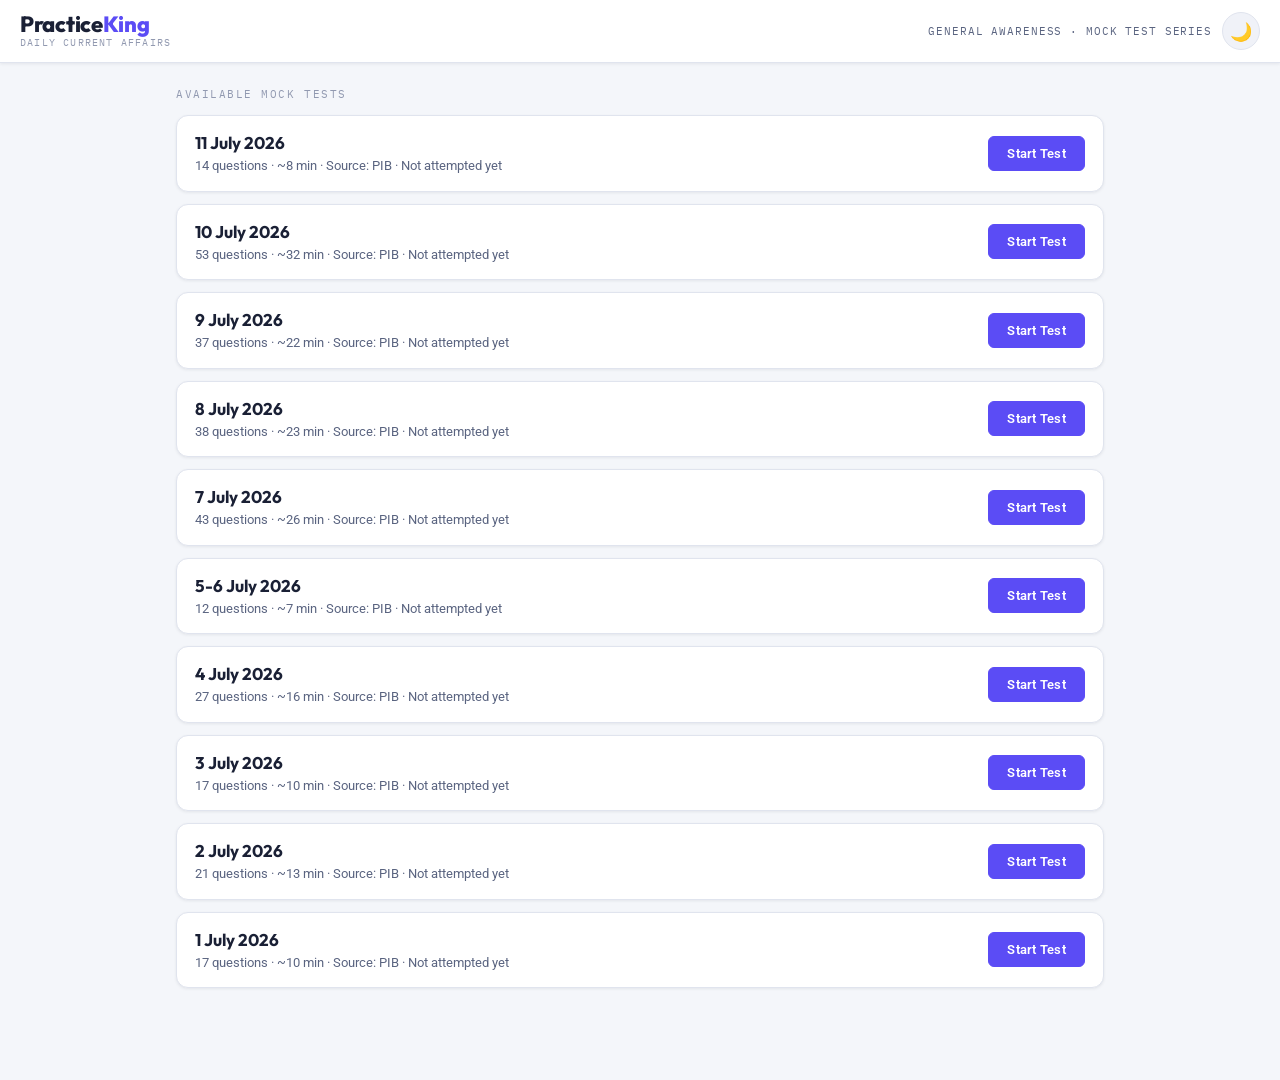
==== commit 90159c48: "Add files via upload" ====
--- a/result.html
+++ b/result.html
@@ -1,17 +1,17 @@
-<!DOCTYPE html>
-<html lang="en">
-<head>
-<meta charset="UTF-8">
-<meta name="viewport" content="width=device-width, initial-scale=1.0">
-<title>Result — Daily GA Practice</title>
-<link rel="preconnect" href="https://fonts.googleapis.com">
-<link href="https://fonts.googleapis.com/css2?family=Outfit:wght@400;500;600;700;800&family=Roboto:wght@400;500;700&family=IBM+Plex+Mono:wght@400;600;700&display=swap" rel="stylesheet">
-<link rel="stylesheet" href="style.css">
-</head>
-<body>
-<div id="app"></div>
-<script src="data.js"></script>
-<script src="common.js"></script>
-<script src="result.js"></script>
-</body>
-</html>
+<!DOCTYPE html>
+<html lang="en">
+<head>
+<meta charset="UTF-8">
+<meta name="viewport" content="width=device-width, initial-scale=1.0">
+<title>Result — Daily GA Practice</title>
+<link rel="preconnect" href="https://fonts.googleapis.com">
+<link href="https://fonts.googleapis.com/css2?family=Outfit:wght@400;500;600;700;800&family=Roboto:wght@400;500;700&family=IBM+Plex+Mono:wght@400;600;700&display=swap" rel="stylesheet">
+<link rel="stylesheet" href="style.css">
+</head>
+<body>
+<div id="app"></div>
+<script src="data.js"></script>
+<script src="common.js"></script>
+<script src="result.js"></script>
+</body>
+</html>
--- a/style.css
+++ b/style.css
@@ -54,32 +54,32 @@
 }
 
 [data-theme="dark"] {
-  --bg:           #13151F;
-  --surface:      #1C1F2E;
-  --surface-alt:  #252839;
-  --border:       #2E3248;
-  --ink:          #E8EAF2;
-  --ink-soft:     #9AA3C0;
-  --ink-muted:    #5D6585;
-
-  --brand:        #7B6FF8;
-  --brand-soft:   #2A2655;
-  --brand-dark:   #9389FA;
-
-  --green:        #22C55E;
-  --green-soft:   #0D2E1A;
-  --green-mid:    #16A34A;
-
-  --red:          #F87171;
-  --red-soft:     #2D1212;
-  --red-mid:      #EF4444;
-
-  --amber:        #FBBF24;
-  --amber-soft:   #2D200A;
-  --amber-mid:    #F59E0B;
-
-  --blue:         #60A5FA;
-  --blue-soft:    #0D1E3A;
+  --bg:           #212429;
+  --surface:      #2D323A;
+  --surface-alt:  #3A404A;
+  --border:       #4B5363;
+  --ink:          #E8E8E8;
+  --ink-soft:     #A0AAB2;
+  --ink-muted:    #76808A;
+
+  --brand:        #4A90E2;
+  --brand-soft:   #1A365D;
+  --brand-dark:   #63A4FF;
+
+  --green:        #10B981;
+  --green-soft:   #064E3B;
+  --green-mid:    #059669;
+
+  --red:          #EF4444;
+  --red-soft:     #450A0A;
+  --red-mid:      #DC2626;
+
+  --amber:        #F59E0B;
+  --amber-soft:   #451A03;
+  --amber-mid:    #D97706;
+
+  --blue:         #4A90E2;
+  --blue-soft:    #1A365D;
 
   --shadow-sm:    0 1px 3px rgba(0,0,0,0.3);
   --shadow-md:    0 4px 16px rgba(0,0,0,0.4);
@@ -649,7 +649,7 @@
   background: var(--surface);
   border: 1px solid var(--border);
   border-radius: var(--radius-md);
-  padding: 20px 18px;
+  padding: 20px 18px 80px 18px;
   box-shadow: var(--shadow-sm);
 }
 
@@ -662,11 +662,18 @@
   flex-wrap: wrap;
 }
 
-.q-number-row .qn {
-  font-family: 'IBM Plex Mono', monospace;
-  font-size: 12px;
-  color: var(--ink-muted);
-  letter-spacing: 0.06em;
+.qn-badge {
+  background: var(--brand);
+  color: #fff;
+  font-weight: 700;
+  font-family: 'Roboto', sans-serif;
+  font-size: 15px;
+  width: 36px;
+  height: 36px;
+  display: flex;
+  align-items: center;
+  justify-content: center;
+  border-radius: 4px;
 }
 
 .q-toolbar-right {
@@ -713,64 +720,71 @@
 
 .option {
   display: flex;
-  align-items: center;
+  align-items: flex-start;
   gap: 12px;
-  padding: 11px 14px;
-  border: 1.5px solid var(--border);
-  border-radius: var(--radius-sm);
+  padding: 14px 16px;
+  border: 1px solid var(--border);
+  border-radius: 8px;
   cursor: pointer;
   transition: border-color 0.15s ease, background 0.15s ease;
-  background: var(--surface);
-}
-.option:hover { border-color: var(--brand); background: var(--brand-soft); }
+  background: transparent;
+  position: relative;
+}
+.option:hover { border-color: var(--ink-soft); }
 
 .option.selected {
   border-color: var(--brand);
-  background: var(--brand-soft);
-}
-
-.option .bubble {
-  width: 30px;
-  height: 30px;
-  min-width: 30px;
+}
+
+/* Custom Radio Button for Testbook style */
+.option::before {
+  content: "";
+  display: inline-block;
+  width: 18px;
+  height: 18px;
   border-radius: 50%;
-  border: 1.5px solid var(--border);
-  display: flex;
-  align-items: center;
-  justify-content: center;
-  font-family: 'IBM Plex Mono', monospace;
-  font-weight: 700;
-  font-size: 12px;
-  color: var(--ink-soft);
-  transition: background 0.15s, color 0.15s, border-color 0.15s;
-}
-
-.option.selected .bubble {
+  border: 2px solid var(--ink-soft);
+  margin-top: 2px;
+  flex-shrink: 0;
+  transition: border-color 0.2s, background 0.2s;
+}
+
+.option.selected::before {
+  border-color: var(--brand);
   background: var(--brand);
-  color: #fff;
-  border-color: var(--brand);
-}
-
-.option .otext { font-size: calc(14.5px * var(--font-scale)); line-height: 1.4; color: var(--ink); }
+  box-shadow: inset 0 0 0 3px var(--bg);
+}
+
+.option .opt-num {
+  display: none; /* Hide the old italicized numbers */
+}
+
+.option .otext { 
+  font-size: calc(15px * var(--font-scale)); 
+  line-height: 1.5; 
+  color: var(--ink); 
+  flex: 1;
+}
 
 /* Review-mode coloring */
 .option.correct-answer {
   border-color: var(--green);
   background: var(--green-soft);
 }
+.option.correct-answer::before {
+  border-color: var(--green);
+  background: var(--green);
+  box-shadow: inset 0 0 0 3px var(--green-soft);
+}
+
 .option.wrong-answer {
   border-color: var(--red);
   background: var(--red-soft);
 }
-.option.correct-answer .bubble {
-  background: var(--green);
-  color: #fff;
-  border-color: var(--green);
-}
-.option.wrong-answer .bubble {
+.option.wrong-answer::before {
+  border-color: var(--red);
   background: var(--red);
-  color: #fff;
-  border-color: var(--red);
+  box-shadow: inset 0 0 0 3px var(--red-soft);
 }
 
 .explanation {
@@ -788,20 +802,35 @@
 .q-footer {
   display: flex;
   gap: 8px;
-  margin-top: 20px;
-  flex-wrap: wrap;
+  flex-wrap: nowrap;
+  overflow-x: auto;
+  
+  /* Fixed at the bottom */
+  position: fixed;
+  bottom: 0;
+  left: 0;
+  right: 0;
+  background: var(--surface);
+  border-top: 1px solid var(--border);
+  padding: 12px 16px;
+  z-index: 10;
+  box-shadow: 0 -2px 10px rgba(0,0,0,0.05);
+}
+
+[data-theme="dark"] .q-footer {
+  box-shadow: 0 -2px 10px rgba(0,0,0,0.3);
 }
 
 .q-footer button {
-  border: 1.5px solid var(--border);
-  background: var(--surface-alt);
+  background: transparent;
   color: var(--ink);
-  padding: 9px 14px;
-  border-radius: var(--radius-sm);
-  font-size: 12px;
+  border: 1px solid var(--border);
+  padding: 12px 14px;
+  border-radius: 6px;
+  font-size: 14px;
   font-weight: 600;
-  letter-spacing: 0.02em;
   transition: background var(--transition), border-color var(--transition);
+  white-space: nowrap;
 }
 .q-footer button:disabled { opacity: 0.4; cursor: not-allowed; }
 .q-footer button.primary {
@@ -809,11 +838,16 @@
   border-color: var(--brand);
   color: #fff;
 }
-.q-footer button.primary:hover { background: var(--brand-dark); }
-.q-footer button.review { border-color: var(--amber); color: var(--amber); }
-.q-footer button.review:hover { background: var(--amber-soft); }
-.q-footer button.clear { color: var(--ink-muted); }
-.q-footer button.clear:hover { border-color: var(--red); color: var(--red); }
+.q-footer button.primary:hover { opacity: 0.9; }
+.q-footer button.review { 
+  border-color: var(--brand); 
+  color: var(--brand); 
+}
+.q-footer button.review:hover { background: rgba(59, 130, 246, 0.1); }
+.q-footer button.clear { color: var(--ink); border-color: var(--ink-soft); }
+.q-footer button.clear:hover { background: var(--surface-alt); }
+.q-footer button.outline { border-color: var(--border); }
+.q-footer button.outline:hover { background: var(--surface-alt); }
 
 /* ============================================================
    8. QUESTION PALETTE PANEL
@@ -860,7 +894,7 @@
 .palette-fab {
   display: none;
   position: fixed;
-  bottom: 22px;
+  bottom: 85px;
   right: 18px;
   width: 52px;
   height: 52px;
@@ -939,6 +973,19 @@
 .legend { display: flex; flex-direction: column; gap: 6px; font-size: 11px; color: var(--ink-soft); margin-bottom: 16px; }
 .legend .row { display: flex; align-items: center; gap: 7px; }
 .legend .swatch { width: 12px; height: 12px; border-radius: 3px; border: 1px solid var(--border); flex-shrink: 0; }
+.legend-count {
+  margin-left: auto;
+  font-family: 'IBM Plex Mono', monospace;
+  font-size: 11px;
+  font-weight: 700;
+  color: var(--ink);
+  background: var(--surface-alt);
+  border: 1px solid var(--border);
+  border-radius: 10px;
+  padding: 1px 7px;
+  min-width: 22px;
+  text-align: center;
+}
 
 .submit-btn {
   width: 100%;
@@ -1390,13 +1437,26 @@
   .exam-bar { padding: 8px 14px; font-size: 11px; }
   .timer { font-size: 15px; }
   .exam-layout { padding: 0 10px 88px; margin-top: 10px; gap: 10px; }
-  .q-panel { padding: 14px 12px; }
+  .q-panel { padding: 14px 12px 80px 12px; }
   .q-text { font-size: calc(15px * var(--font-scale)); margin-bottom: 16px; }
   .option { padding: 10px 11px; gap: 10px; }
   .option .bubble { width: 26px; height: 26px; min-width: 26px; font-size: 11px; }
   .option .otext { font-size: calc(13.5px * var(--font-scale)); }
-  .q-footer { gap: 6px; }
-  .q-footer button { flex: 1 1 calc(50% - 6px); padding: 9px 6px; font-size: 11.5px; }
+  .q-footer {
+    padding: 10px 4px;
+    gap: 4px;
+    justify-content: space-between;
+  }
+  .q-footer button {
+    padding: 10px 2px;
+    font-size: 11px;
+    min-height: 44px;
+    flex: 1;
+    white-space: normal;
+    line-height: 1.15;
+    text-align: center;
+    letter-spacing: -0.2px;
+  }
 
   /* Palette FAB + bottom sheet */
   .palette-fab { display: flex; }
@@ -1689,7 +1749,45 @@
   .modal-box--narrow { border-radius: var(--radius-lg) var(--radius-lg) 0 0; }
   .modal-header { padding: 18px 18px 0; }
   .modal-body { padding: 14px 18px 4px; }
-  .modal-footer { padding: 14px 18px 28px; }
-  .modal-footer--col { padding: 14px 18px 28px; }
-}
-
+}
+
+/* Custom Submit Modal (Testbook Style) */
+.submit-modal-overlay {
+  position: fixed; inset: 0; background: rgba(0,0,0,0.6);
+  display: flex; align-items: center; justify-content: center; z-index: 100;
+}
+.submit-modal-box {
+  background: var(--surface-alt);
+  border-radius: 8px;
+  width: 90%; max-width: 320px;
+  padding: 20px 24px;
+  color: var(--ink);
+  box-shadow: 0 10px 40px rgba(0,0,0,0.5);
+  font-family: 'Roboto', sans-serif;
+}
+.sm-row {
+  display: flex; justify-content: space-between;
+  padding: 12px 0;
+  border-bottom: 1px solid var(--border);
+  font-size: 14px;
+}
+.sm-row:first-child { padding-top: 0; }
+.sm-label { color: var(--ink-soft); }
+.sm-val { font-weight: 700; }
+.sm-blue { color: var(--brand); }
+.sm-title {
+  text-align: center; font-weight: 700;
+  margin: 20px 0 16px; font-size: 15px;
+}
+.sm-actions {
+  display: flex; gap: 12px;
+}
+.sm-btn {
+  flex: 1; padding: 10px; border-radius: 6px;
+  border: none; font-weight: 700; font-size: 14px; cursor: pointer;
+}
+.sm-yes { background: var(--brand); color: #fff; }
+.sm-no { background: var(--ink-muted); color: #fff; opacity: 0.8; }
+.sm-yes:hover { opacity: 0.9; }
+.sm-no:hover { opacity: 1; }
+
